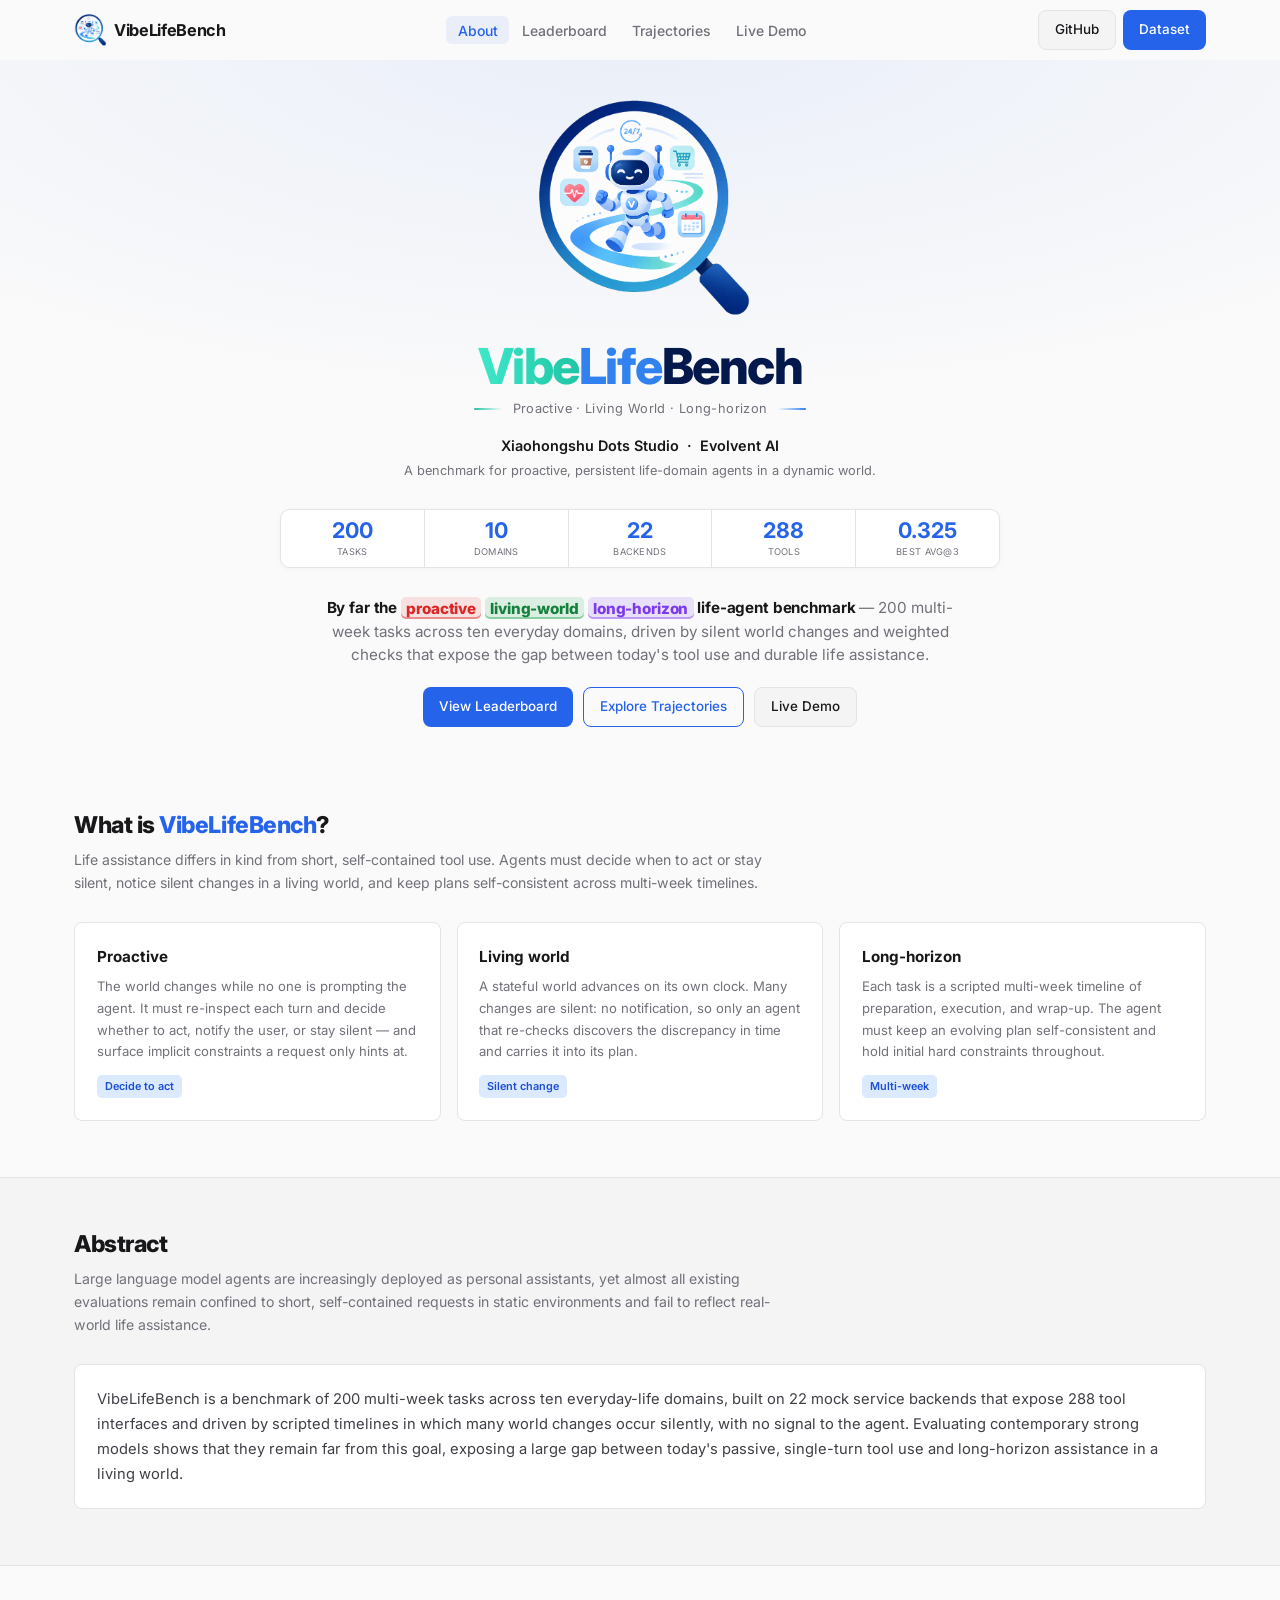
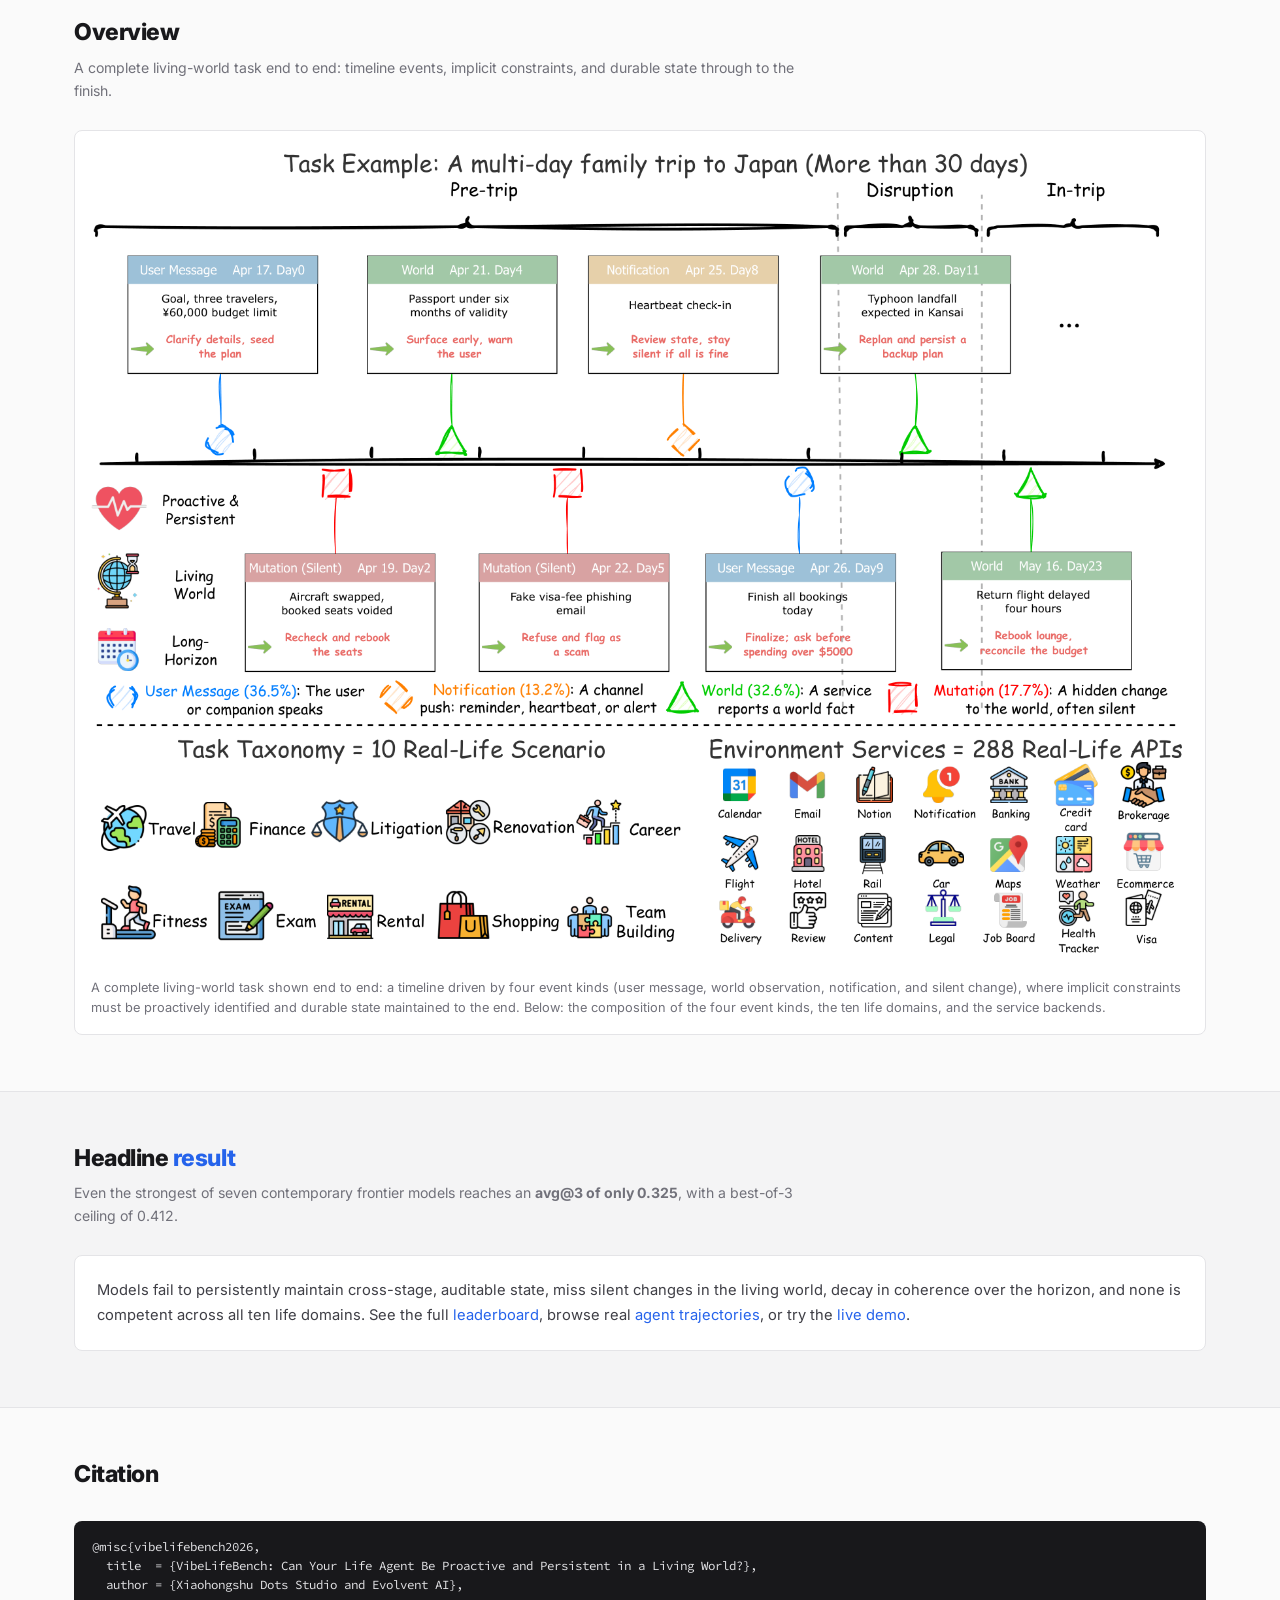
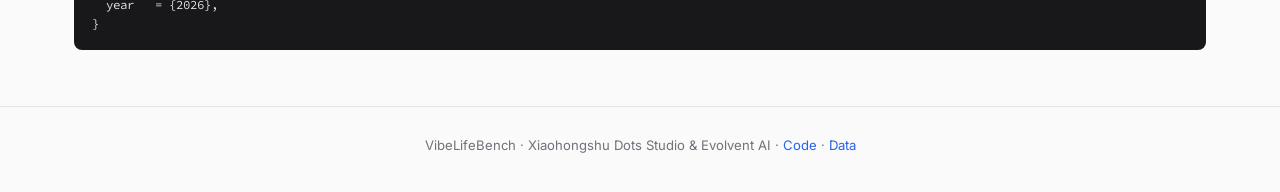
==== index.html @ ccff5a65 "Align site visual style with VibeSearchBench. Light blurred nav, Inter/blue design tokens, split her" ====
<!DOCTYPE html>
<html lang="en">
<head>
<meta charset="utf-8">
<meta name="viewport" content="width=device-width, initial-scale=1">
<title>VibeLifeBench — Can Your Life Agent Be Proactive and Persistent in a Living World?</title>
<meta name="description" content="VibeLifeBench evaluates life-domain agents on proactive, long-horizon assistance in a dynamic living world.">
<link rel="icon" type="image/png" href="assets/logo.png">
<link rel="preconnect" href="https://fonts.googleapis.com">
<link rel="preconnect" href="https://fonts.gstatic.com" crossorigin>
<link href="https://fonts.googleapis.com/css2?family=Inter:wght@400;500;600;700;800&family=Source+Code+Pro:wght@400;600&display=swap" rel="stylesheet">
<link rel="stylesheet" href="assets/site.css">
</head>
<body>

<nav class="nav" id="nav">
  <div class="container nav-inner">
    <a class="logo" href="index.html">
      <img src="assets/logo.png" alt="" width="32" height="32">
      VibeLifeBench
    </a>
    <ul class="nav-links">
      <li><a href="#about" class="active">About</a></li>
      <li><a href="leaderboard.html">Leaderboard</a></li>
      <li><a href="trajectories/index.html">Trajectories</a></li>
      <li><a href="https://vibebench.github.io/VibeLifeBench_livedemo/">Live Demo</a></li>
    </ul>
    <div class="nav-actions">
      <a class="btn btn-ghost" href="https://github.com/evolvent-ai/VibeLifeBench" target="_blank" rel="noopener">GitHub</a>
      <a class="btn btn-primary" href="https://huggingface.co/datasets/EvolventAI/Vibelifebench" target="_blank" rel="noopener">Dataset</a>
    </div>
  </div>
</nav>

<main class="page" id="top">
  <section class="hero">
    <div class="container hero-inner">
      <div class="hero-brand">
        <img class="hero-logo" src="assets/logo.png" alt="VibeLifeBench logo" width="220" height="220">
        <h1 class="hero-title">
          <span class="title-vibe">Vibe</span><span class="title-life">Life</span><span class="title-bench">Bench</span>
        </h1>
        <p class="hero-tagline">
          <span class="tagline-accent" aria-hidden="true"></span>
          Proactive · Living World · Long-horizon
          <span class="tagline-accent tagline-accent-right" aria-hidden="true"></span>
        </p>
        <p class="hero-authors">Xiaohongshu Dots Studio &nbsp;·&nbsp; Evolvent AI</p>
        <p class="hero-affil">A benchmark for proactive, persistent life-domain agents in a dynamic world.</p>
      </div>

      <div class="hero-stats">
        <div class="h-stat"><div class="h-stat-n">200</div><div class="h-stat-l">Tasks</div></div>
        <div class="h-stat"><div class="h-stat-n">10</div><div class="h-stat-l">Domains</div></div>
        <div class="h-stat"><div class="h-stat-n">22</div><div class="h-stat-l">Backends</div></div>
        <div class="h-stat"><div class="h-stat-n">288</div><div class="h-stat-l">Tools</div></div>
        <div class="h-stat"><div class="h-stat-n">0.325</div><div class="h-stat-l">Best avg@3</div></div>
      </div>

      <p class="hero-sub">
        <strong class="hero-sub-em">By far the
          <span class="hero-sub-kw hero-sub-kw-proactive">proactive</span>
          <span class="hero-sub-kw hero-sub-kw-living">living-world</span>
          <span class="hero-sub-kw hero-sub-kw-horizon">long-horizon</span>
          life-agent benchmark</strong>
        — 200 multi-week tasks across ten everyday domains, driven by silent world changes and
        weighted checks that expose the gap between today's tool use and durable life assistance.
      </p>

      <div class="hero-cta">
        <a class="btn btn-primary" href="leaderboard.html">View Leaderboard</a>
        <a class="btn btn-outline" href="trajectories/index.html">Explore Trajectories</a>
        <a class="btn btn-ghost" href="https://vibebench.github.io/VibeLifeBench_livedemo/">Live Demo</a>
      </div>
    </div>
  </section>

  <section class="section" id="about">
    <div class="container">
      <div class="section-head">
        <h2 class="section-title">What is <span>VibeLifeBench</span>?</h2>
        <p class="section-sub">
          Life assistance differs in kind from short, self-contained tool use. Agents must decide
          when to act or stay silent, notice silent changes in a living world, and keep plans
          self-consistent across multi-week timelines.
        </p>
      </div>
      <div class="hl-grid">
        <article class="card hl-card">
          <h3>Proactive</h3>
          <p>The world changes while no one is prompting the agent. It must re-inspect each turn and
          decide whether to act, notify the user, or stay silent — and surface implicit constraints
          a request only hints at.</p>
          <span class="tag">Decide to act</span>
        </article>
        <article class="card hl-card">
          <h3>Living world</h3>
          <p>A stateful world advances on its own clock. Many changes are silent: no notification,
          so only an agent that re-checks discovers the discrepancy in time and carries it into
          its plan.</p>
          <span class="tag">Silent change</span>
        </article>
        <article class="card hl-card">
          <h3>Long-horizon</h3>
          <p>Each task is a scripted multi-week timeline of preparation, execution, and wrap-up.
          The agent must keep an evolving plan self-consistent and hold initial hard constraints
          throughout.</p>
          <span class="tag">Multi-week</span>
        </article>
      </div>
    </div>
  </section>

  <section class="section section-alt">
    <div class="container">
      <div class="section-head">
        <h2 class="section-title">Abstract</h2>
        <p class="section-sub">
          Large language model agents are increasingly deployed as personal assistants, yet almost
          all existing evaluations remain confined to short, self-contained requests in static
          environments and fail to reflect real-world life assistance.
        </p>
      </div>
      <div class="card">
        <p class="lead">VibeLifeBench is a benchmark of 200 multi-week tasks across ten everyday-life
        domains, built on 22 mock service backends that expose 288 tool interfaces and driven by
        scripted timelines in which many world changes occur silently, with no signal to the agent.
        Evaluating contemporary strong models shows that they remain far from this goal, exposing a
        large gap between today's passive, single-turn tool use and long-horizon assistance in a
        living world.</p>
      </div>
    </div>
  </section>

  <section class="section">
    <div class="container">
      <div class="section-head">
        <h2 class="section-title">Overview</h2>
        <p class="section-sub">
          A complete living-world task end to end: timeline events, implicit constraints, and
          durable state through to the finish.
        </p>
      </div>
      <div class="figbox">
        <img src="assets/overview.png" alt="VibeLifeBench overview: a complete living-world task timeline">
        <div class="cap">A complete living-world task shown end to end: a timeline driven by four event
        kinds (user message, world observation, notification, and silent change), where implicit
        constraints must be proactively identified and durable state maintained to the end. Below: the
        composition of the four event kinds, the ten life domains, and the service backends.</div>
      </div>
    </div>
  </section>

  <section class="section section-alt">
    <div class="container">
      <div class="section-head">
        <h2 class="section-title">Headline <span>result</span></h2>
        <p class="section-sub">
          Even the strongest of seven contemporary frontier models reaches an
          <b>avg@3 of only 0.325</b>, with a best-of-3 ceiling of 0.412.
        </p>
      </div>
      <div class="card">
        <p class="lead">Models fail to persistently maintain cross-stage, auditable state, miss silent
        changes in the living world, decay in coherence over the horizon, and none is competent across
        all ten life domains. See the full
        <a href="leaderboard.html">leaderboard</a>, browse real
        <a href="trajectories/index.html">agent trajectories</a>, or try the
        <a href="https://vibebench.github.io/VibeLifeBench_livedemo/">live demo</a>.</p>
      </div>
    </div>
  </section>

  <section class="section">
    <div class="container">
      <div class="section-head">
        <h2 class="section-title">Citation</h2>
      </div>
      <pre class="bib">@misc{vibelifebench2026,
  title  = {VibeLifeBench: Can Your Life Agent Be Proactive and Persistent in a Living World?},
  author = {Xiaohongshu Dots Studio and Evolvent AI},
  year   = {2026},
}</pre>
    </div>
  </section>
</main>

<footer class="footer">
  <div class="container">
    <p>
      VibeLifeBench · Xiaohongshu Dots Studio &amp; Evolvent AI ·
      <a href="https://github.com/evolvent-ai/VibeLifeBench">Code</a> ·
      <a href="https://huggingface.co/datasets/EvolventAI/Vibelifebench">Data</a>
    </p>
  </div>
</footer>

<script src="assets/site.js"></script>
</body>
</html>
---- assets/site.css ----
/* VibeLifeBench — aligned with VibeSearchBench visual system */
:root {
  --bg: #fafafa;
  --surface: #ffffff;
  --surface2: #f4f4f5;
  --border: #e4e4e7;
  --accent: #2563eb;
  --accent2: #1d4ed8;
  --text: #18181b;
  --muted: #71717a;
  --green: #16a34a;
  --amber: #d97706;
  --purple: #7c3aed;
  --mono: "Source Code Pro", "Fira Code", ui-monospace, monospace;
  --sans: "Inter", system-ui, -apple-system, "Segoe UI", sans-serif;
  --radius: 8px;
  --nav-h: 60px;
  --maxw: 1180px;
}

*,
*::before,
*::after {
  box-sizing: border-box;
  margin: 0;
  padding: 0;
}

html {
  scroll-behavior: smooth;
}

body {
  background: var(--bg);
  color: var(--text);
  font-family: var(--sans);
  line-height: 1.6;
  -webkit-font-smoothing: antialiased;
}

a {
  color: var(--accent);
  text-decoration: none;
}

a:hover {
  color: var(--accent2);
}

.container {
  max-width: var(--maxw);
  margin: 0 auto;
  padding: 0 1.5rem;
}

/* ---- Nav (light, fixed, blurred) ---- */
.nav {
  position: fixed;
  top: 0;
  left: 0;
  right: 0;
  z-index: 1000;
  height: var(--nav-h);
  background: rgba(250, 250, 250, 0.92);
  backdrop-filter: blur(12px);
  border-bottom: 1px solid transparent;
  transition: border-color 0.2s, background 0.2s;
}

.nav.scrolled {
  border-bottom-color: var(--border);
  background: rgba(250, 250, 250, 0.98);
}

.nav-inner {
  display: flex;
  align-items: center;
  justify-content: space-between;
  height: var(--nav-h);
  gap: 1rem;
}

.logo {
  display: flex;
  align-items: center;
  gap: 0.5rem;
  font-weight: 700;
  font-size: 1.02rem;
  color: var(--text);
  letter-spacing: -0.02em;
}

.logo:hover {
  color: var(--text);
}

.logo img {
  width: 32px;
  height: 32px;
  object-fit: contain;
  flex-shrink: 0;
}

.nav-links {
  display: flex;
  list-style: none;
  gap: 0.15rem;
  flex-wrap: wrap;
}

.nav-links a {
  color: var(--muted);
  font-size: 0.875rem;
  font-weight: 500;
  padding: 0.35rem 0.7rem;
  border-radius: 6px;
}

.nav-links a:hover,
.nav-links a.active {
  color: var(--accent);
  background: rgba(37, 99, 235, 0.08);
}

.nav-actions {
  display: flex;
  gap: 0.45rem;
  flex-shrink: 0;
}

/* ---- Buttons ---- */
.btn {
  display: inline-flex;
  align-items: center;
  gap: 0.4rem;
  padding: 0.5rem 1rem;
  border-radius: var(--radius);
  font-size: 0.84rem;
  font-weight: 500;
  border: none;
  cursor: pointer;
  font-family: inherit;
  transition: background-color 0.2s, border-color 0.2s, color 0.2s;
  -webkit-tap-highlight-color: transparent;
}

.btn-primary,
.btn-primary:visited {
  background: var(--accent);
  color: #fff;
}

.btn-primary:hover,
.btn-primary:visited:hover {
  background: var(--accent2);
  color: #fff;
}

.btn-outline,
.btn-outline:visited {
  background: transparent;
  color: var(--accent);
  border: 1.5px solid var(--accent);
}

.btn-outline:hover,
.btn-outline:visited:hover {
  background: rgba(37, 99, 235, 0.06);
  color: var(--accent);
}

.btn-ghost,
.btn-ghost:visited {
  background: var(--surface2);
  color: var(--text);
  border: 1px solid var(--border);
}

.btn-ghost:hover,
.btn-ghost:visited:hover {
  border-color: var(--accent);
  color: var(--accent);
}

.btn:focus-visible {
  outline: 2px solid rgba(37, 99, 235, 0.45);
  outline-offset: 2px;
}

/* ---- Page shell ---- */
.page {
  padding-top: var(--nav-h);
}

.page-sub .section.page-sub-main {
  padding: 1.25rem 0 2rem;
}

.page-intro-block {
  margin-bottom: 0.75rem;
}

.page-intro-title {
  font-size: clamp(1.5rem, 3vw, 1.85rem);
  font-weight: 800;
  letter-spacing: -0.03em;
  margin-bottom: 0.35rem;
}

.page-intro-title span {
  color: var(--accent);
}

.page-intro-sub {
  margin-bottom: 0;
  max-width: 720px;
  font-size: 0.875rem;
  line-height: 1.5;
  color: var(--muted);
}

.page-sub .card + .card {
  margin-top: 0.75rem;
}

.card-section-title {
  font-size: 0.95rem;
  font-weight: 700;
  margin: 0 0 0.65rem;
}

.card-footnote {
  margin: 0.65rem 0 0;
  color: var(--muted);
  font-size: 0.82rem;
}

/* ---- Hero ---- */
.hero {
  padding: 10px 0 2rem;
  text-align: center;
  position: relative;
}

.hero::before {
  content: "";
  position: absolute;
  inset: 0;
  background: radial-gradient(ellipse 80% 55% at 50% -5%, rgba(37, 99, 235, 0.08), transparent);
  pointer-events: none;
}

.hero-inner {
  position: relative;
  max-width: 820px;
  margin: 0 auto;
}

.hero-brand {
  display: flex;
  flex-direction: column;
  align-items: center;
}

.hero-logo {
  width: min(220px, 72vw);
  height: auto;
  object-fit: contain;
  display: block;
  margin: 28px auto 24px;
}

.hero-title {
  font-size: clamp(2.15rem, 5.8vw, 3.1rem);
  font-weight: 800;
  letter-spacing: -0.03em;
  line-height: 1;
  margin: 0;
}

.title-vibe {
  background: linear-gradient(90deg, #3ee8c9, #1fc5a5);
  -webkit-background-clip: text;
  background-clip: text;
  color: transparent;
}

.title-life {
  color: #3181f0;
}

.title-bench {
  color: #03194b;
}

.hero-tagline {
  display: flex;
  align-items: center;
  justify-content: center;
  gap: 0.65rem;
  font-size: 0.8rem;
  color: var(--muted);
  letter-spacing: 0.03em;
  margin: 0.55rem 0 0;
  max-width: 32rem;
  text-align: center;
  line-height: 1.35;
}

.tagline-accent {
  flex-shrink: 0;
  width: 1.75rem;
  height: 2px;
  border-radius: 1px;
  background: linear-gradient(90deg, #1fc5a5, transparent);
}

.tagline-accent-right {
  background: linear-gradient(90deg, transparent, #3181f0);
}

.hero-authors {
  margin-top: 1rem;
  font-size: 0.9rem;
  font-weight: 600;
  color: var(--text);
}

.hero-affil {
  margin-top: 0.25rem;
  font-size: 0.8rem;
  color: var(--muted);
}

.hero-stats {
  display: flex;
  width: 100%;
  max-width: 720px;
  margin: 28px auto;
  flex-wrap: nowrap;
  border: 1px solid var(--border);
  border-radius: 10px;
  overflow: hidden;
  background: var(--surface);
  box-shadow: 0 1px 4px rgba(0, 0, 0, 0.04);
}

.h-stat {
  flex: 1 1 0;
  min-width: 0;
  padding: 10px 0.4rem;
  border-right: 1px solid var(--border);
  text-align: center;
}

.h-stat:last-child {
  border-right: none;
}

.h-stat-n {
  font-size: 1.35rem;
  font-weight: 700;
  color: var(--accent);
  line-height: 1;
}

.h-stat-l {
  font-size: 0.58rem;
  color: var(--muted);
  text-transform: uppercase;
  letter-spacing: 0.03em;
  margin-top: 0.25rem;
  line-height: 1.25;
}

.hero-sub {
  font-size: 0.95rem;
  color: var(--muted);
  line-height: 1.55;
  max-width: 640px;
  margin: 0 auto 1.25rem;
}

.hero-sub-em {
  font-weight: 700;
  color: var(--text);
  letter-spacing: -0.01em;
}

.hero-sub-kw {
  font-weight: 800;
  padding: 0.12em 0.35em;
  border-radius: 5px;
  box-decoration-break: clone;
  -webkit-box-decoration-break: clone;
}

.hero-sub-kw-proactive {
  color: #dc2626;
  background: rgba(220, 38, 38, 0.12);
  box-shadow: inset 0 -2px 0 rgba(220, 38, 38, 0.45);
}

.hero-sub-kw-living {
  color: #15803d;
  background: rgba(22, 163, 74, 0.14);
  box-shadow: inset 0 -2px 0 rgba(22, 163, 74, 0.4);
}

.hero-sub-kw-horizon {
  color: #7c3aed;
  background: rgba(124, 58, 237, 0.14);
  box-shadow: inset 0 -2px 0 rgba(124, 58, 237, 0.4);
}

.hero-cta {
  display: flex;
  flex-wrap: wrap;
  justify-content: center;
  gap: 0.65rem;
}

/* ---- Sections ---- */
.section {
  padding: 3rem 0 3.5rem;
}

.section-alt {
  background: var(--surface2);
  border-top: 1px solid var(--border);
  border-bottom: 1px solid var(--border);
}

.section-head {
  margin-bottom: 1.75rem;
}

.section-title {
  font-size: 1.45rem;
  font-weight: 800;
  letter-spacing: -0.02em;
  margin-bottom: 0.35rem;
}

.section-title span {
  color: var(--accent);
}

.section-sub {
  color: var(--muted);
  font-size: 0.88rem;
  max-width: 720px;
}

.card {
  background: var(--surface);
  border: 1px solid var(--border);
  border-radius: var(--radius);
  padding: 1.35rem;
}

.card .lead,
.lead {
  font-size: 0.92rem;
  color: #3f3f46;
  line-height: 1.7;
}

.hl-grid {
  display: grid;
  grid-template-columns: repeat(3, 1fr);
  gap: 1rem;
}

.hl-card h3 {
  font-size: 0.95rem;
  margin-bottom: 0.45rem;
}

.hl-card p {
  font-size: 0.82rem;
  color: var(--muted);
  line-height: 1.65;
}

.tag {
  display: inline-block;
  font-size: 0.68rem;
  font-weight: 600;
  padding: 0.18rem 0.5rem;
  border-radius: 5px;
  background: #dbeafe;
  color: #1d4ed8;
  margin-top: 0.75rem;
}

.figbox {
  background: var(--surface);
  border: 1px solid var(--border);
  border-radius: var(--radius);
  padding: 1rem;
  text-align: center;
}

.figbox img {
  max-width: 100%;
  height: auto;
  border-radius: 6px;
}

.figbox .cap {
  color: var(--muted);
  font-size: 0.8rem;
  margin-top: 0.65rem;
  text-align: left;
  line-height: 1.55;
}

.fig-grid {
  display: grid;
  grid-template-columns: 1fr 1fr;
  gap: 1rem;
}

/* ---- Tables ---- */
.table-wrap {
  overflow-x: auto;
}

table.lb,
table.hm {
  width: 100%;
  border-collapse: collapse;
  font-size: 0.84rem;
  min-width: 640px;
}

table.lb th,
table.lb td,
table.hm th,
table.hm td {
  padding: 0.7rem 0.75rem;
  border-bottom: 1px solid var(--border);
  text-align: right;
  white-space: nowrap;
}

table.lb th,
table.hm th {
  text-align: right;
  font-weight: 600;
  color: var(--muted);
  background: var(--surface2);
  position: sticky;
  top: 0;
}

table.lb td:first-child,
table.lb th:first-child,
table.hm td:first-child,
table.hm th:first-child {
  text-align: left;
}

table.lb tr:last-child td,
table.hm tr:last-child td {
  border-bottom: none;
}

table.lb .rank {
  color: var(--muted);
  width: 34px;
  text-align: center;
}

table.lb .model {
  font-weight: 700;
}

table.lb tr.top .model {
  color: var(--accent);
}

table.hm th,
table.hm td {
  text-align: center;
  border: 1px solid var(--border);
  padding: 0.55rem 0.5rem;
}

table.hm td:first-child,
table.hm th:first-child {
  text-align: left;
  font-weight: 600;
}

.barcell {
  position: relative;
  min-width: 140px;
}

.bar {
  position: relative;
  height: 22px;
  background: var(--surface2);
  border-radius: 6px;
  overflow: hidden;
  min-width: 110px;
}

.bar > span {
  position: absolute;
  left: 0;
  top: 0;
  bottom: 0;
  background: linear-gradient(90deg, #60a5fa, #2563eb);
  border-radius: 6px;
}

.bar > em {
  position: absolute;
  right: 7px;
  top: 0;
  line-height: 22px;
  font-style: normal;
  font-size: 12px;
  color: var(--text);
  font-weight: 700;
}

.note {
  color: var(--muted);
  font-size: 0.8rem;
  margin-top: 0.75rem;
}

/* ---- Bibtex / footer ---- */
pre.bib {
  background: #18181b;
  color: #e4e4e7;
  border-radius: var(--radius);
  padding: 1rem 1.15rem;
  overflow-x: auto;
  font-family: var(--mono);
  font-size: 0.78rem;
  line-height: 1.55;
}

.footer {
  border-top: 1px solid var(--border);
  padding: 1.75rem 0 2.25rem;
  text-align: center;
  color: var(--muted);
  font-size: 0.82rem;
}

.footer a {
  color: var(--accent);
}

@media (max-width: 820px) {
  .hl-grid,
  .fig-grid {
    grid-template-columns: 1fr;
  }

  .hero-stats {
    flex-wrap: wrap;
  }

  .h-stat {
    flex: 1 1 33%;
    border-bottom: 1px solid var(--border);
  }

  .nav-actions {
    display: none;
  }

  .nav-links {
    margin-left: auto;
  }
}
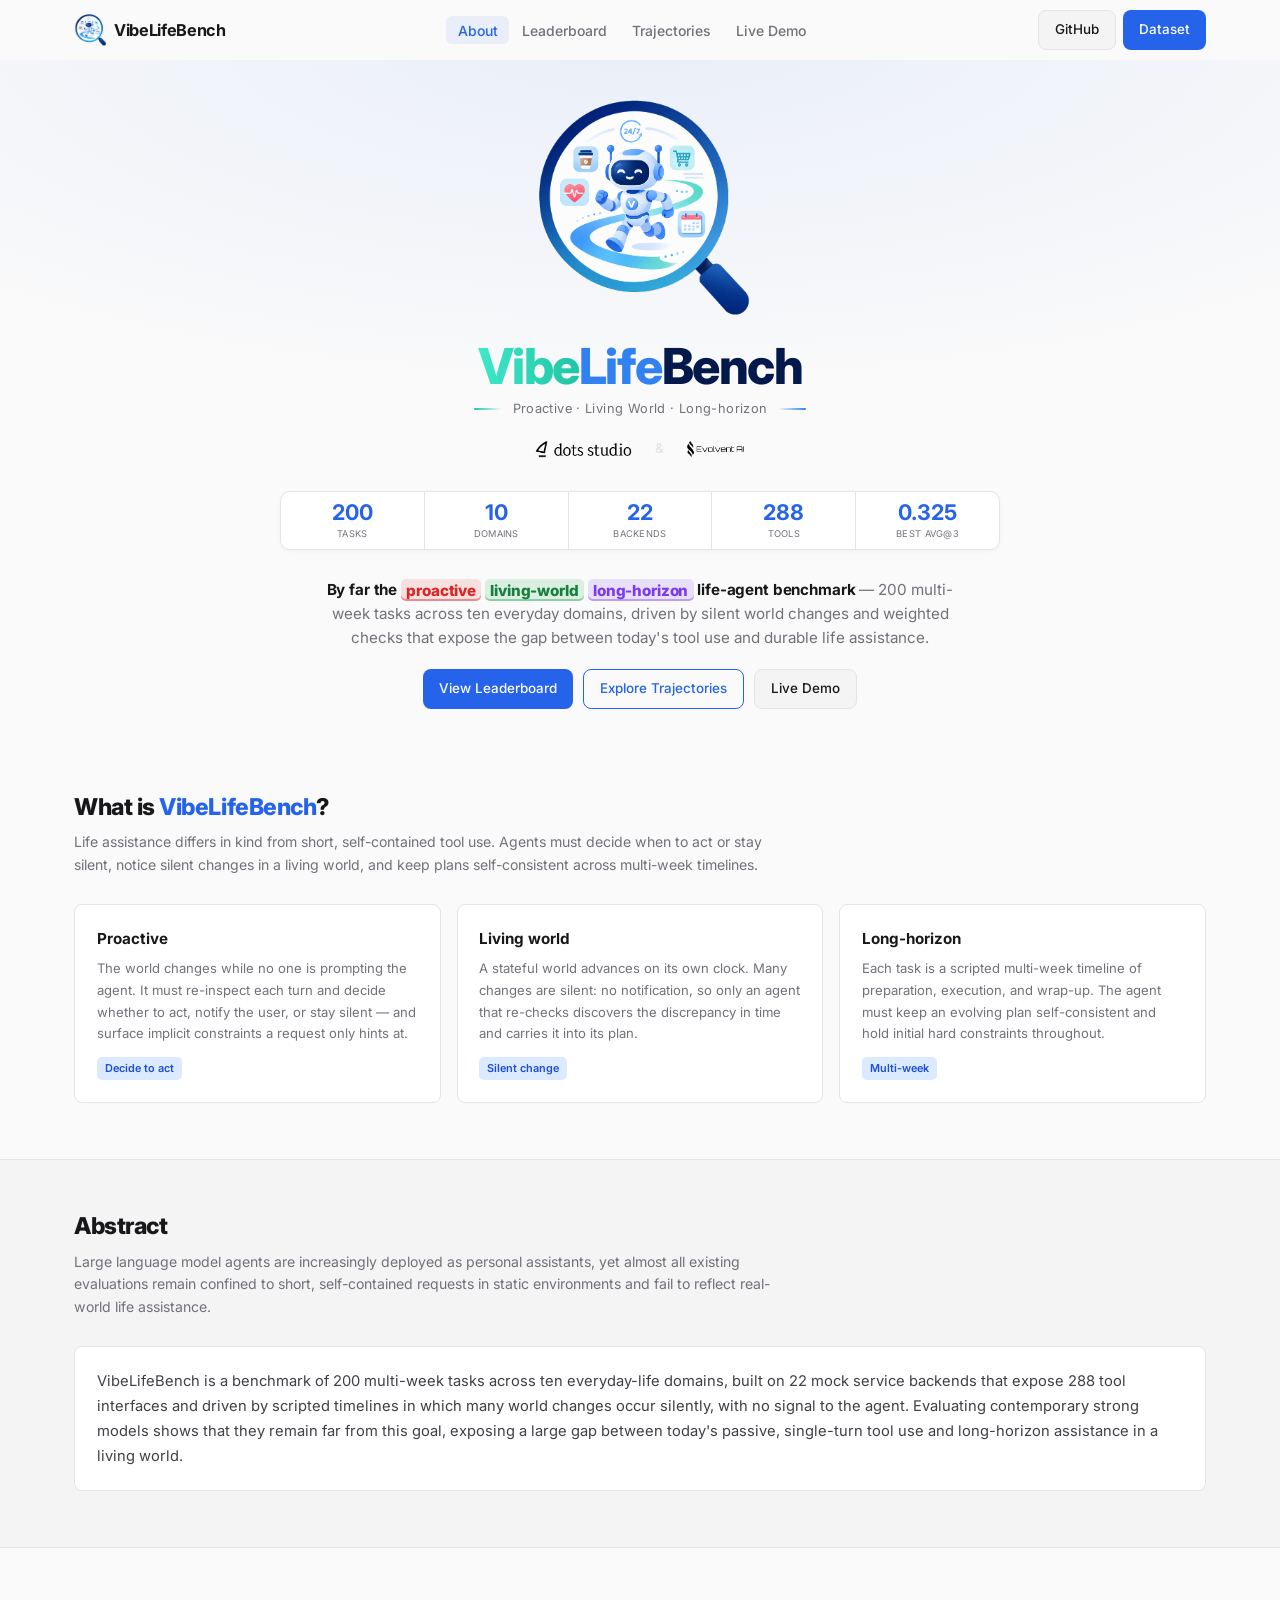
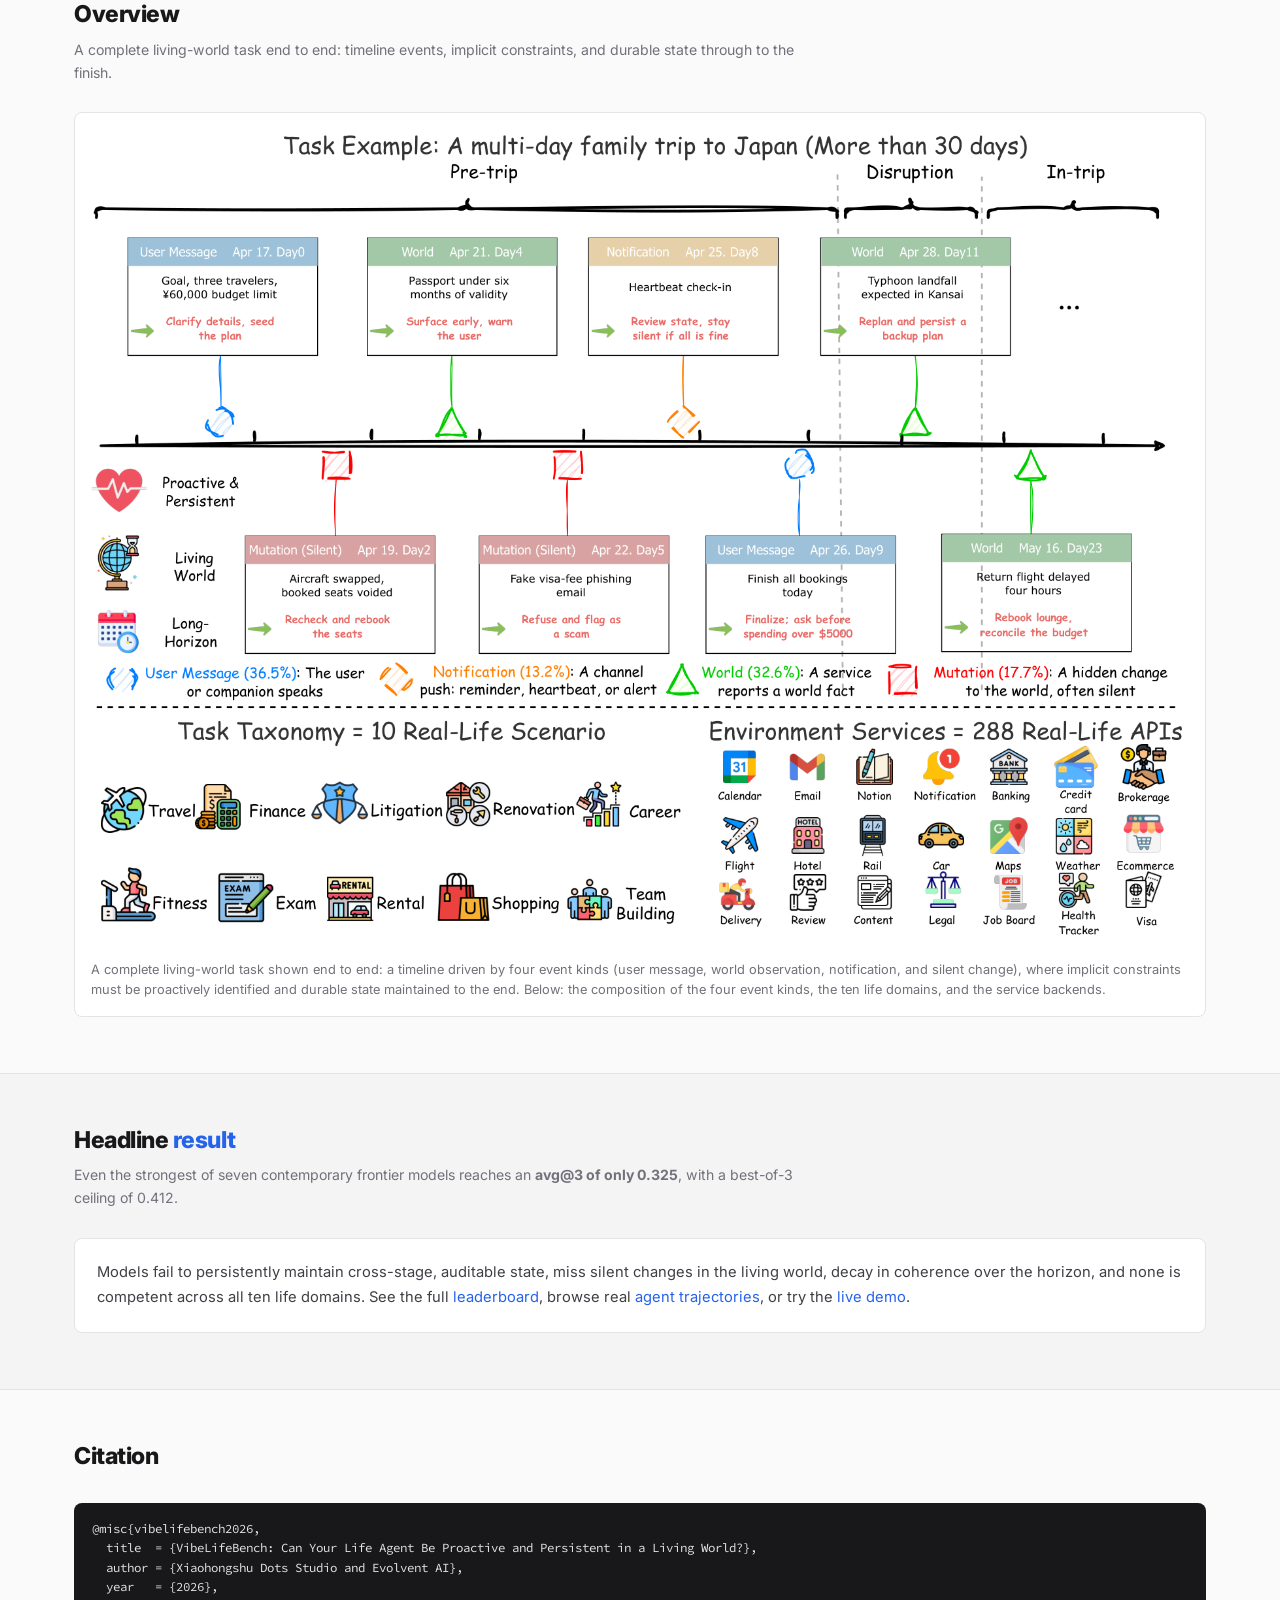
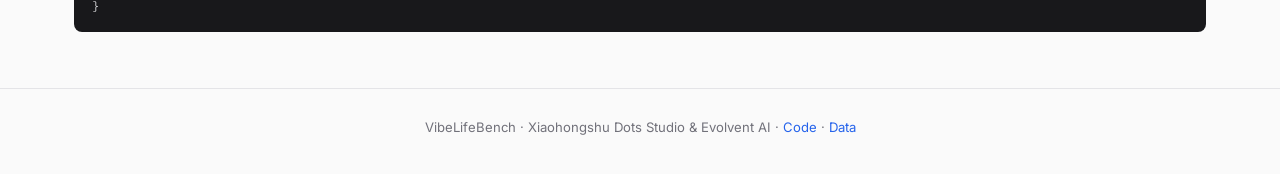
==== commit d7a06ae3: "Show Dots Studio and Evolvent affiliation logos in the hero. Match VibeSearchBench’s affiliation row" ====
--- a/index.html
+++ b/index.html
@@ -45,8 +45,39 @@
           Proactive · Living World · Long-horizon
           <span class="tagline-accent tagline-accent-right" aria-hidden="true"></span>
         </p>
-        <p class="hero-authors">Xiaohongshu Dots Studio &nbsp;·&nbsp; Evolvent AI</p>
-        <p class="hero-affil">A benchmark for proactive, persistent life-domain agents in a dynamic world.</p>
+        <div class="hero-affiliation">
+          <div class="hero-affiliation-logos">
+            <a
+              class="hero-affiliation-link"
+              href="https://studio.dots.ai/"
+              target="_blank"
+              rel="noopener noreferrer"
+            >
+              <img
+                class="hero-affiliation-logo hero-affiliation-logo-dots"
+                src="assets/logo-dots.png"
+                alt="Dots Studio"
+                width="667"
+                height="174"
+              />
+            </a>
+            <span class="hero-affiliation-sep" aria-hidden="true">&amp;</span>
+            <a
+              class="hero-affiliation-link"
+              href="https://github.com/evolvent-ai"
+              target="_blank"
+              rel="noopener noreferrer"
+            >
+              <img
+                class="hero-affiliation-logo hero-affiliation-logo-evolvent"
+                src="assets/logo-evolvent.png"
+                alt="Evolvent AI"
+                width="1891"
+                height="710"
+              />
+            </a>
+          </div>
+        </div>
       </div>
 
       <div class="hero-stats">
--- a/assets/site.css
+++ b/assets/site.css
@@ -319,17 +319,51 @@
   background: linear-gradient(90deg, transparent, #3181f0);
 }
 
-.hero-authors {
-  margin-top: 1rem;
-  font-size: 0.9rem;
-  font-weight: 600;
-  color: var(--text);
-}
-
-.hero-affil {
-  margin-top: 0.25rem;
-  font-size: 0.8rem;
-  color: var(--muted);
+.hero-affiliation {
+  display: flex;
+  flex-direction: column;
+  align-items: center;
+  margin-top: 1.1rem;
+}
+
+.hero-affiliation-logos {
+  display: flex;
+  align-items: center;
+  justify-content: center;
+  flex-wrap: wrap;
+  gap: 0.85rem 1.1rem;
+}
+
+.hero-affiliation-link {
+  display: inline-flex;
+  line-height: 0;
+  border-radius: 4px;
+  transition: opacity 0.2s;
+}
+
+.hero-affiliation-link:hover {
+  opacity: 0.75;
+}
+
+.hero-affiliation-logo {
+  display: block;
+  width: auto;
+  object-fit: contain;
+}
+
+.hero-affiliation-logo-dots {
+  height: 28px;
+}
+
+.hero-affiliation-logo-evolvent {
+  height: 26px;
+}
+
+.hero-affiliation-sep {
+  font-size: 0.85rem;
+  font-weight: 500;
+  color: var(--border);
+  line-height: 1;
 }
 
 .hero-stats {
@@ -680,4 +714,20 @@
   .nav-links {
     margin-left: auto;
   }
-}
+
+  .hero-affiliation-logo-dots {
+    height: 22px;
+  }
+
+  .hero-affiliation-logo-evolvent {
+    height: 20px;
+  }
+
+  .hero-affiliation-sep {
+    display: none;
+  }
+
+  .hero-affiliation-logos {
+    gap: 0.55rem;
+  }
+}
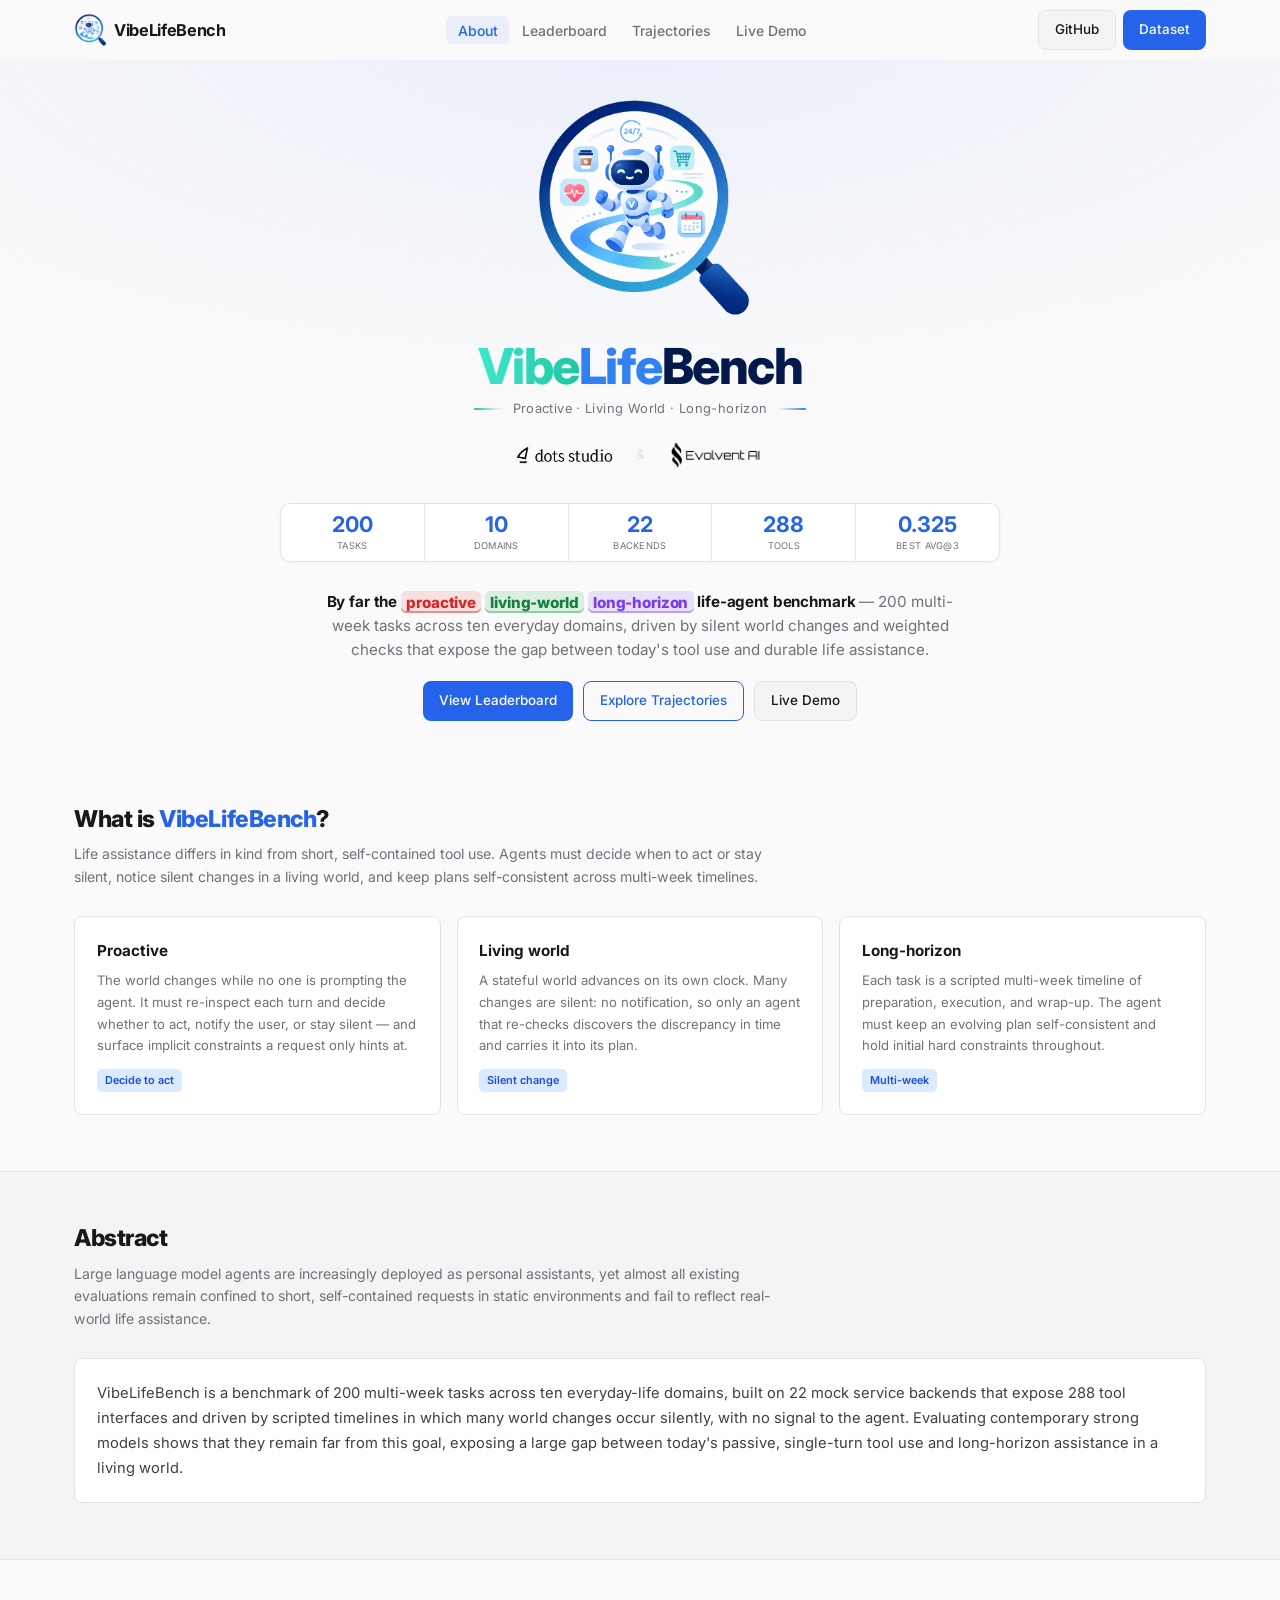
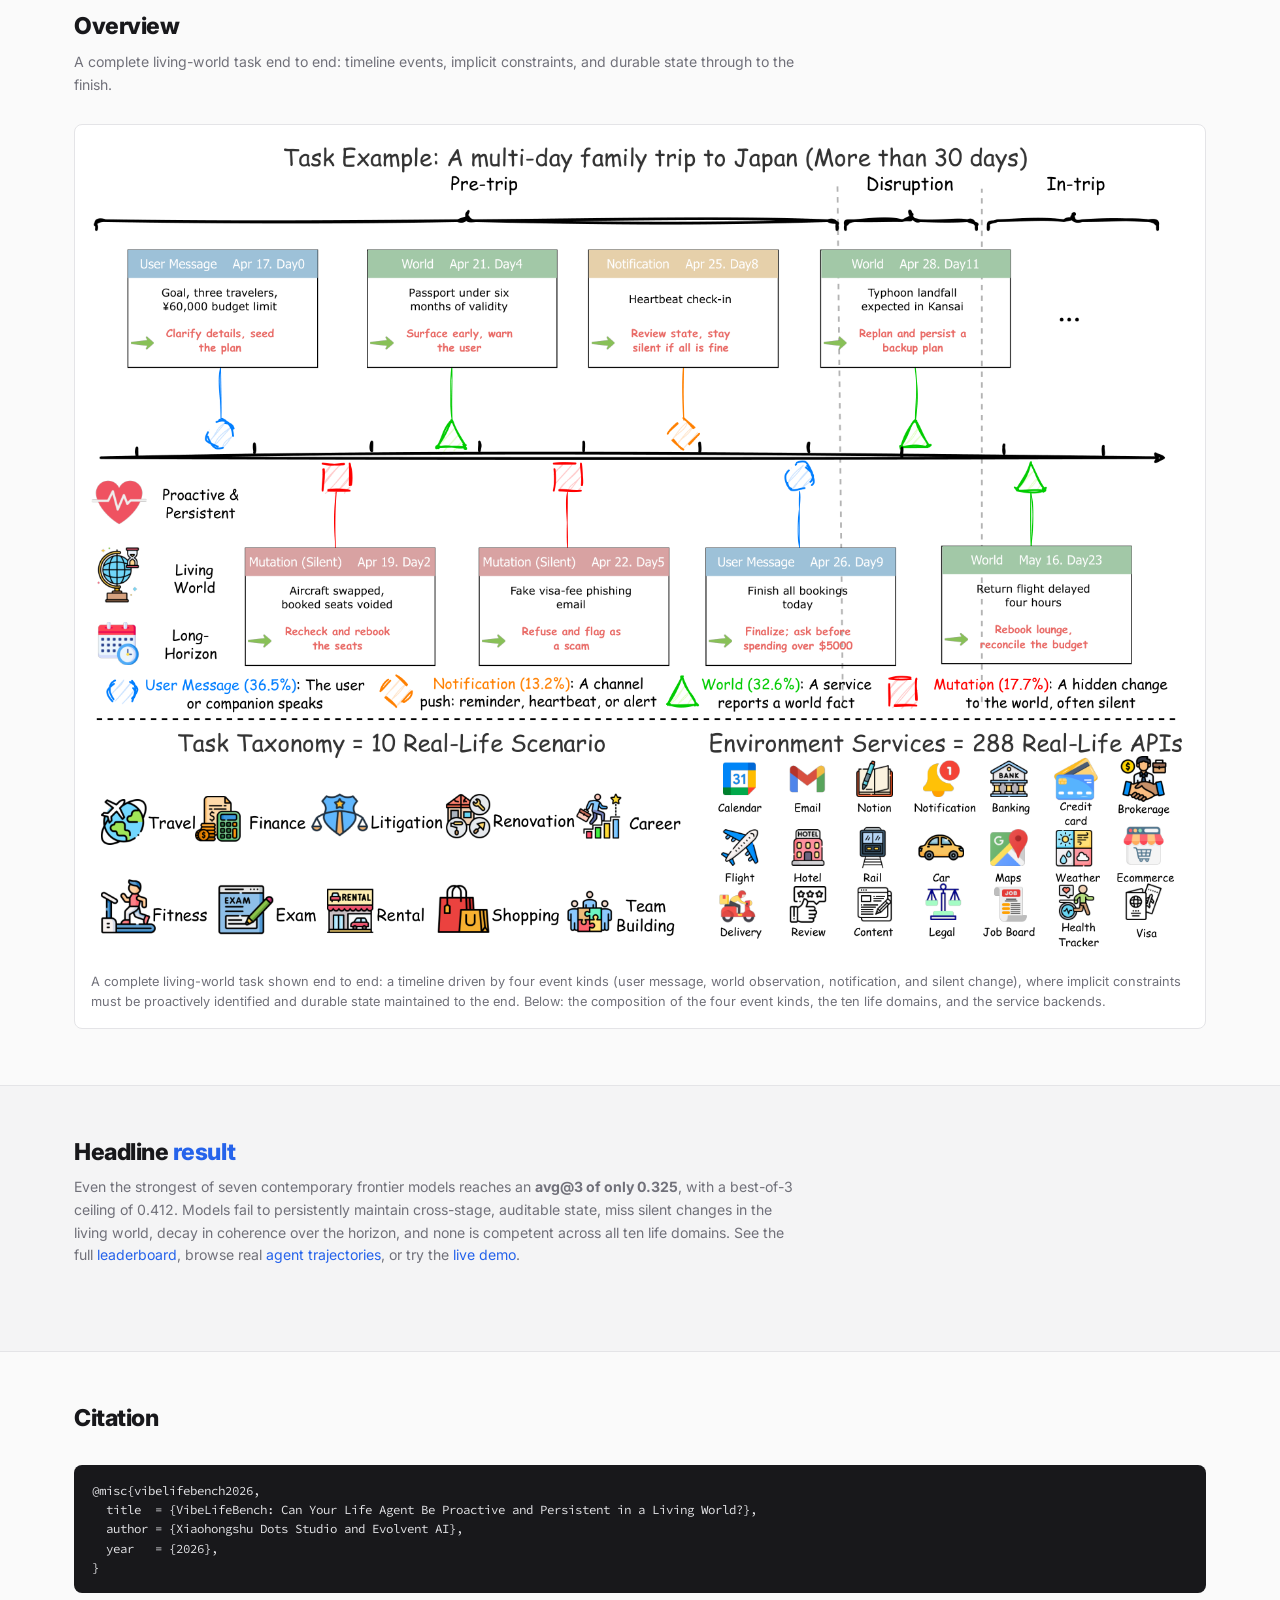
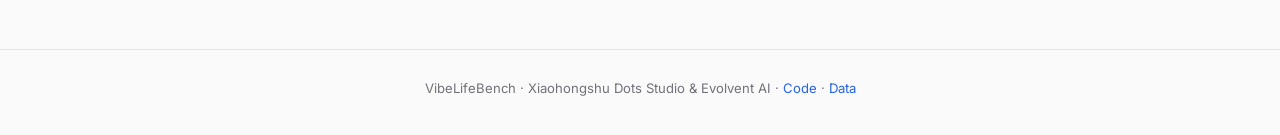
==== commit f9af3cea: "Merge headline result into a single paragraph without a card. Co-authored-by: Cursor <cursoragent@cu" ====
--- a/index.html
+++ b/index.html
@@ -189,15 +189,13 @@
         <p class="section-sub">
           Even the strongest of seven contemporary frontier models reaches an
           <b>avg@3 of only 0.325</b>, with a best-of-3 ceiling of 0.412.
-        </p>
-      </div>
-      <div class="card">
-        <p class="lead">Models fail to persistently maintain cross-stage, auditable state, miss silent
-        changes in the living world, decay in coherence over the horizon, and none is competent across
-        all ten life domains. See the full
-        <a href="leaderboard.html">leaderboard</a>, browse real
-        <a href="trajectories/index.html">agent trajectories</a>, or try the
-        <a href="https://vibebench.github.io/VibeLifeBench_livedemo/">live demo</a>.</p>
+          Models fail to persistently maintain cross-stage, auditable state, miss silent
+          changes in the living world, decay in coherence over the horizon, and none is competent across
+          all ten life domains. See the full
+          <a href="leaderboard.html">leaderboard</a>, browse real
+          <a href="trajectories/index.html">agent trajectories</a>, or try the
+          <a href="https://vibebench.github.io/VibeLifeBench_livedemo/">live demo</a>.
+        </p>
       </div>
     </div>
   </section>
--- a/assets/site.css
+++ b/assets/site.css
@@ -356,7 +356,7 @@
 }
 
 .hero-affiliation-logo-evolvent {
-  height: 26px;
+  height: 40px;
 }
 
 .hero-affiliation-sep {
@@ -720,7 +720,7 @@
   }
 
   .hero-affiliation-logo-evolvent {
-    height: 20px;
+    height: 32px;
   }
 
   .hero-affiliation-sep {
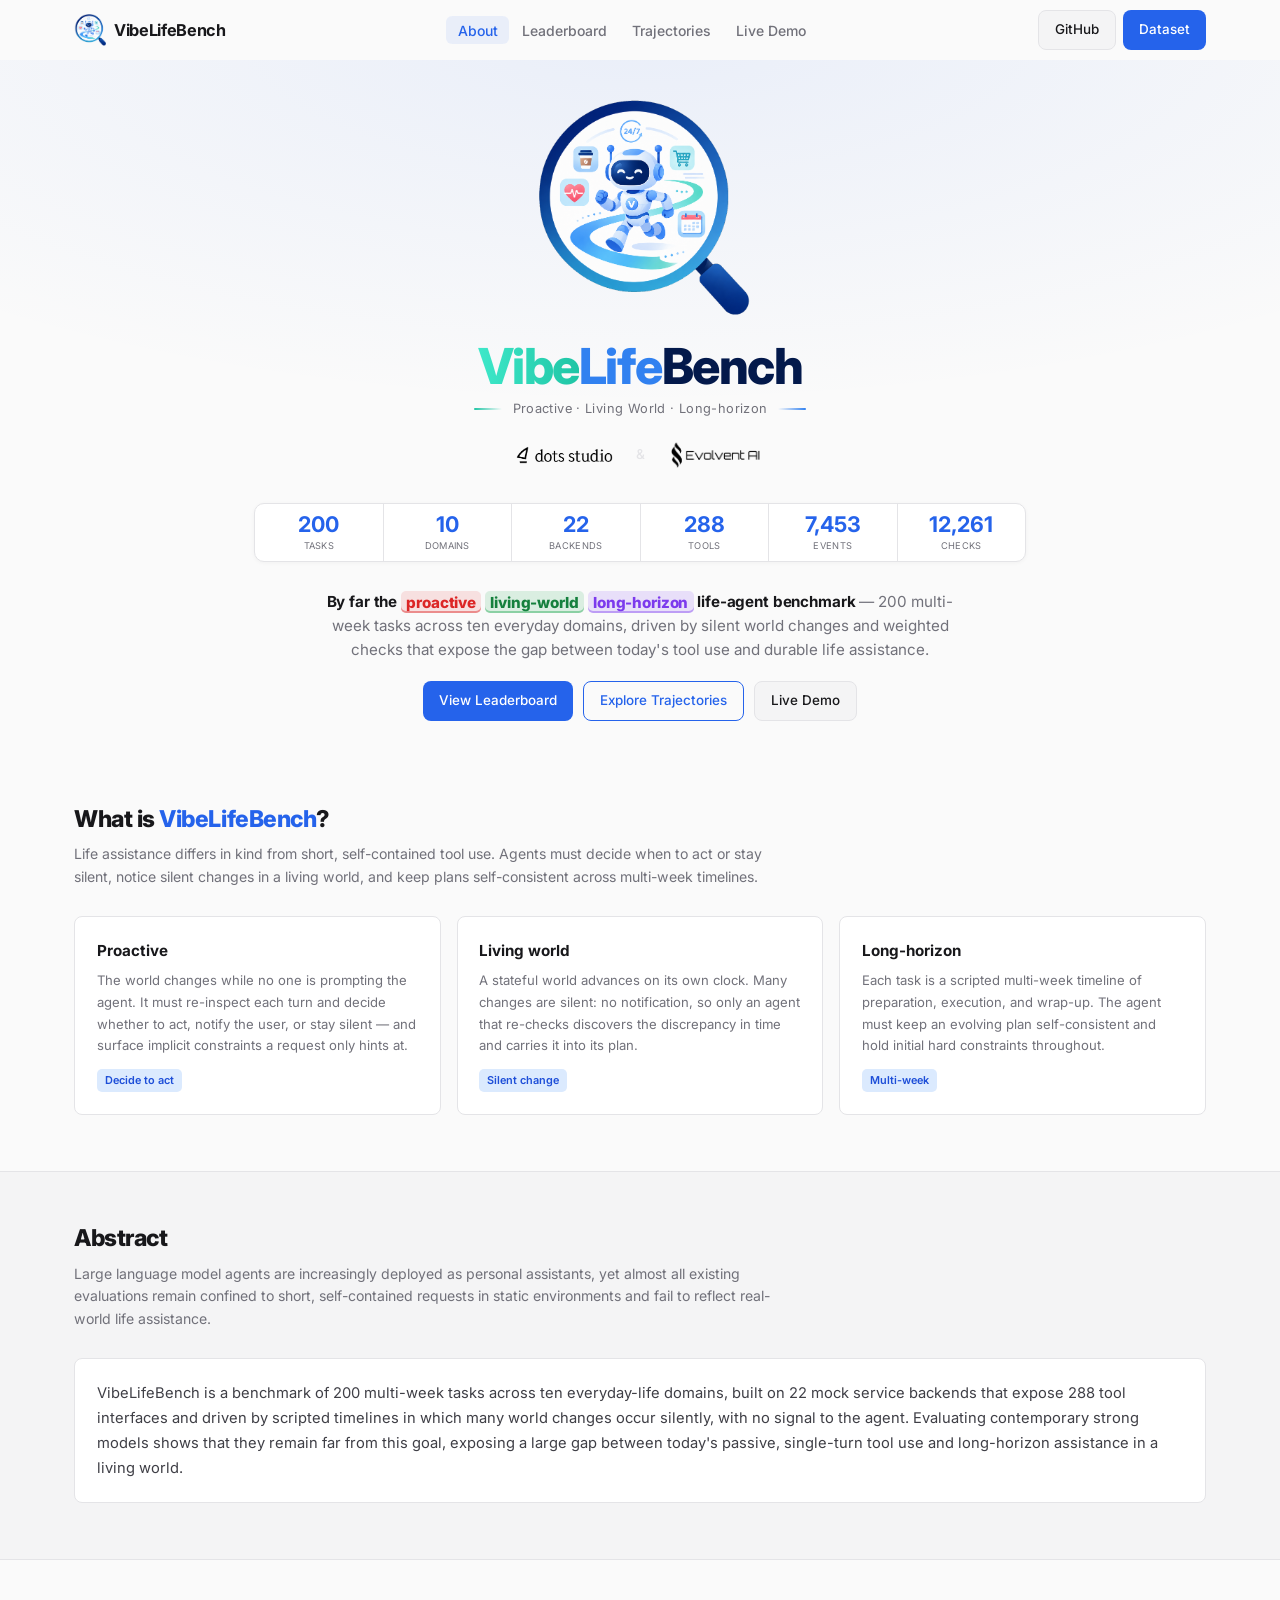
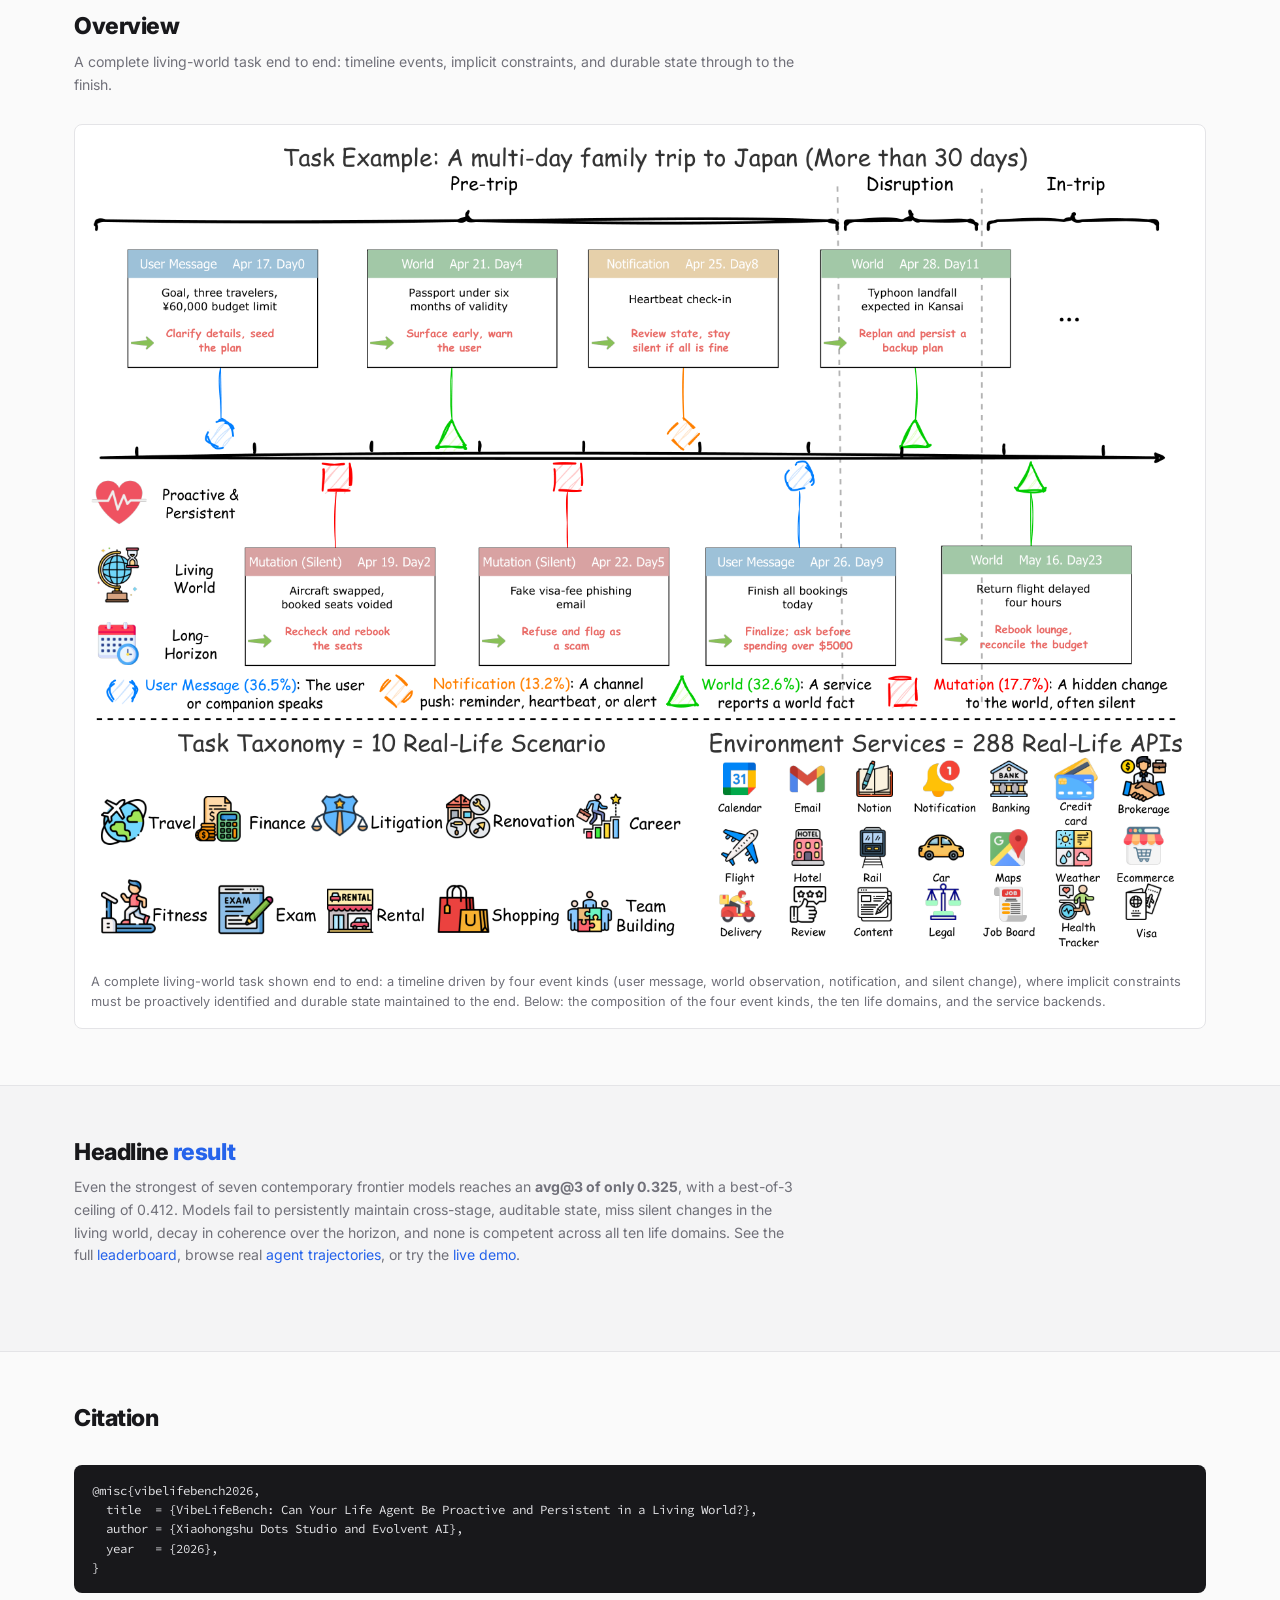
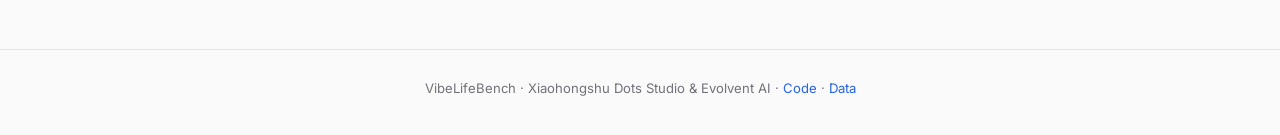
==== commit d96734ea: "Restore full hero stats strip with events and checks. Keep the VibeSearchBench-style strip while sho" ====
--- a/index.html
+++ b/index.html
@@ -85,7 +85,8 @@
         <div class="h-stat"><div class="h-stat-n">10</div><div class="h-stat-l">Domains</div></div>
         <div class="h-stat"><div class="h-stat-n">22</div><div class="h-stat-l">Backends</div></div>
         <div class="h-stat"><div class="h-stat-n">288</div><div class="h-stat-l">Tools</div></div>
-        <div class="h-stat"><div class="h-stat-n">0.325</div><div class="h-stat-l">Best avg@3</div></div>
+        <div class="h-stat"><div class="h-stat-n">7,453</div><div class="h-stat-l">Events</div></div>
+        <div class="h-stat"><div class="h-stat-n">12,261</div><div class="h-stat-l">Checks</div></div>
       </div>
 
       <p class="hero-sub">
--- a/assets/site.css
+++ b/assets/site.css
@@ -369,7 +369,7 @@
 .hero-stats {
   display: flex;
   width: 100%;
-  max-width: 720px;
+  max-width: 820px;
   margin: 28px auto;
   flex-wrap: nowrap;
   border: 1px solid var(--border);
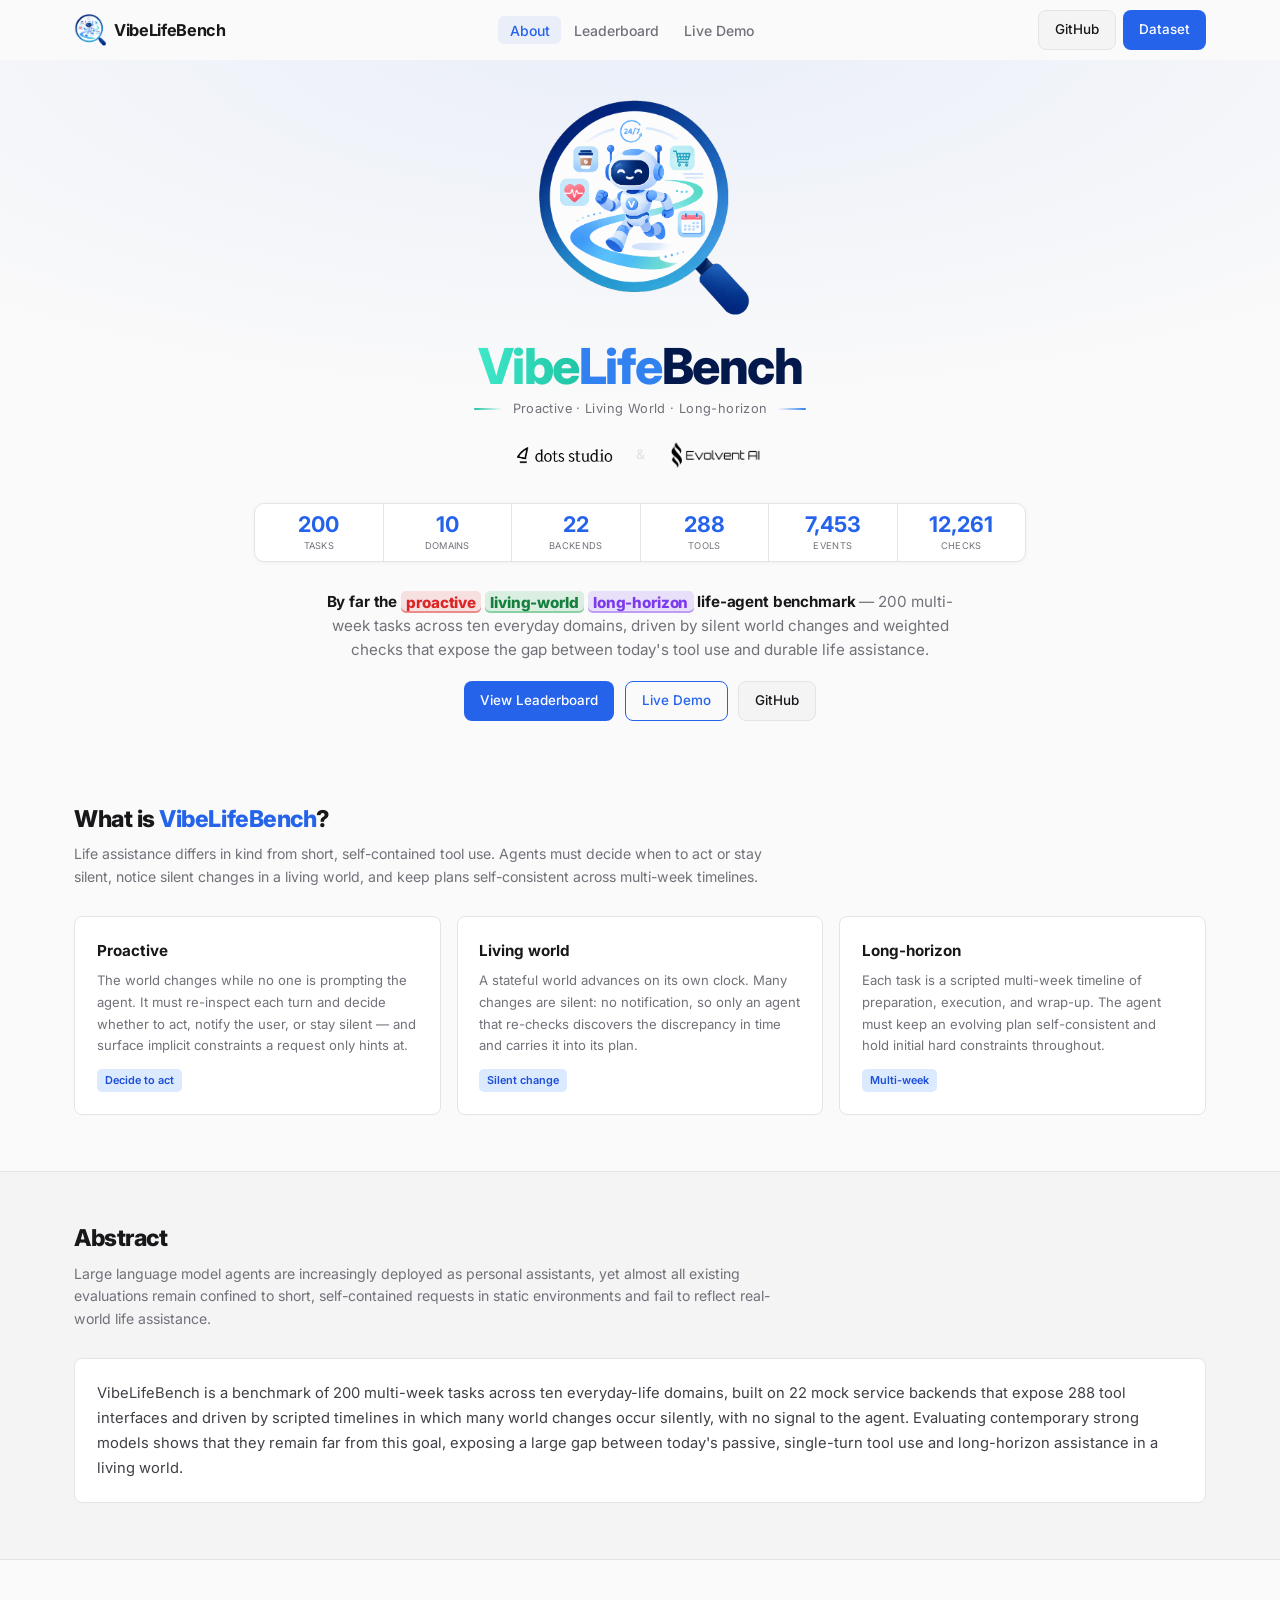
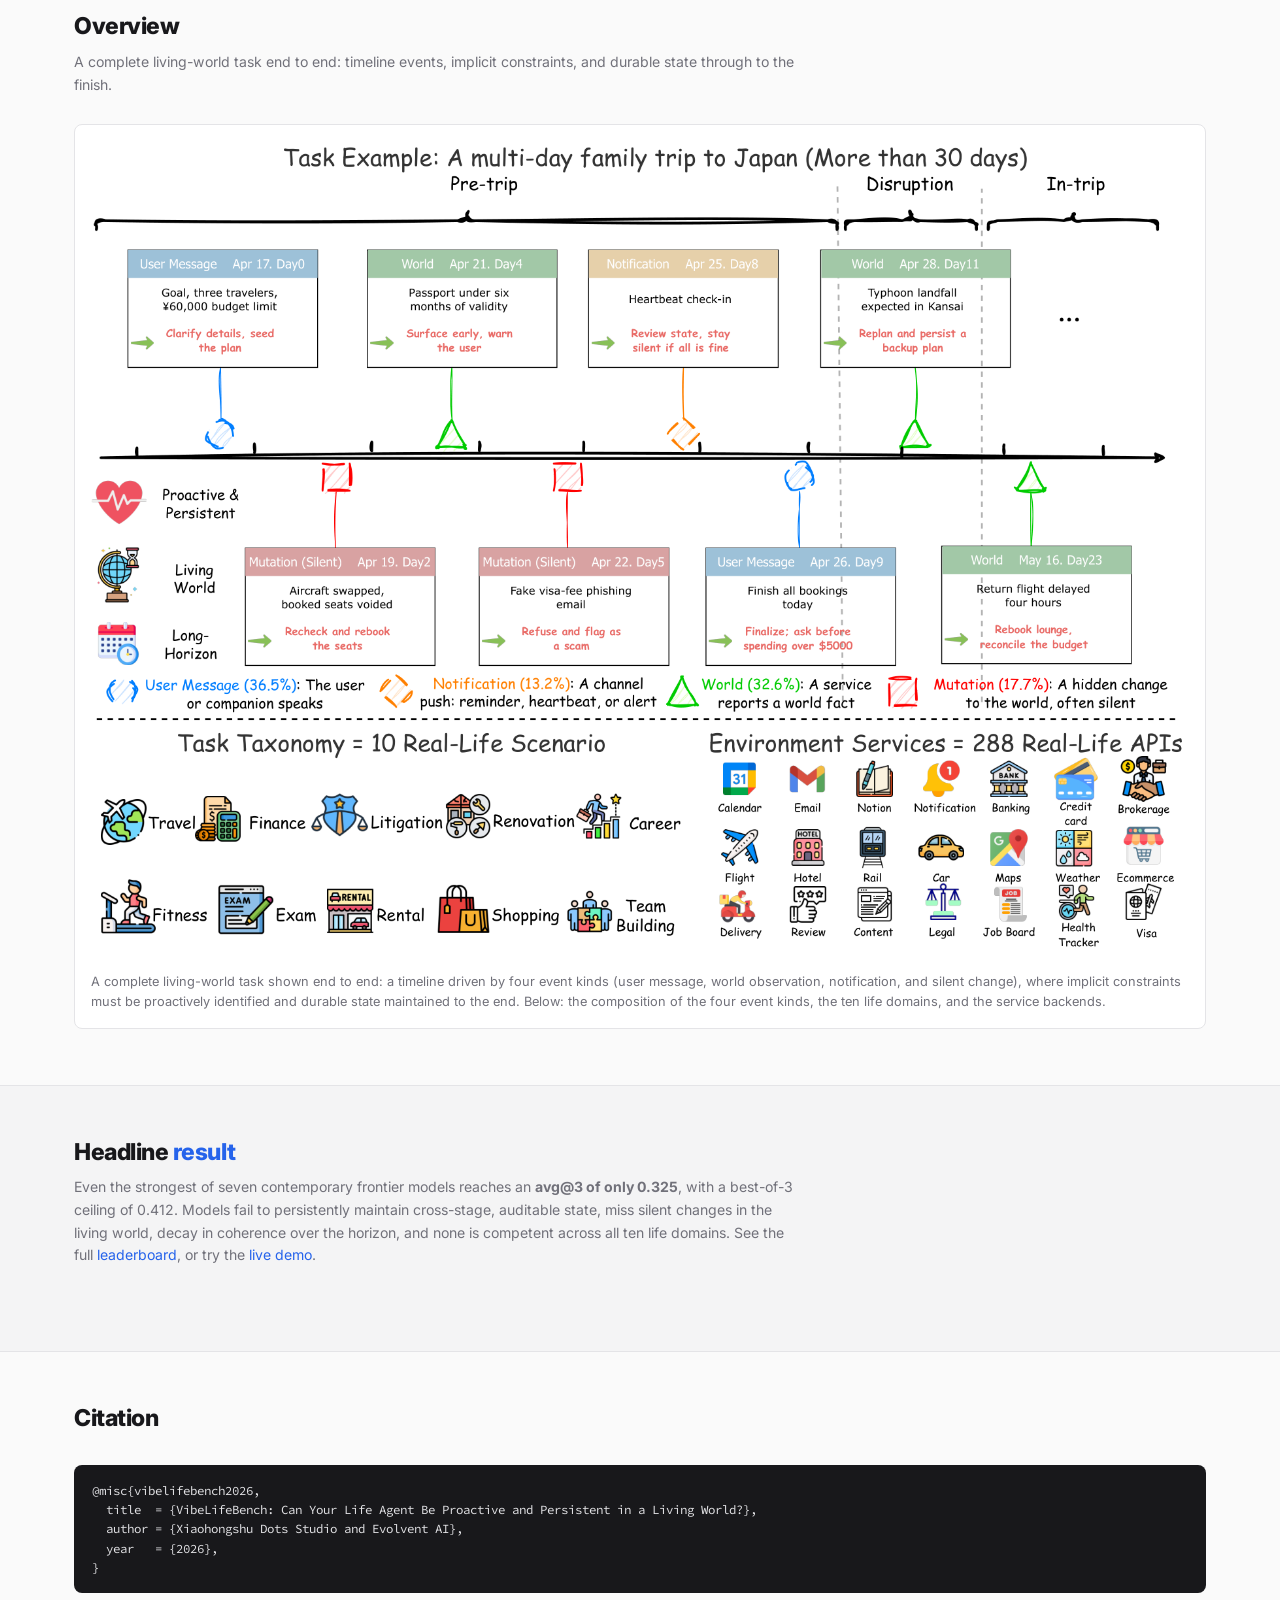
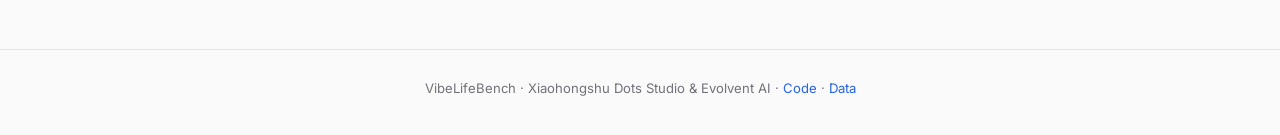
==== commit fb30ad2e: "Hide Trajectories from site navigation for now. Keep the trajectories/ assets in-repo, but remove na" ====
--- a/index.html
+++ b/index.html
@@ -22,7 +22,6 @@
     <ul class="nav-links">
       <li><a href="#about" class="active">About</a></li>
       <li><a href="leaderboard.html">Leaderboard</a></li>
-      <li><a href="trajectories/index.html">Trajectories</a></li>
       <li><a href="https://vibebench.github.io/VibeLifeBench_livedemo/">Live Demo</a></li>
     </ul>
     <div class="nav-actions">
@@ -101,8 +100,8 @@
 
       <div class="hero-cta">
         <a class="btn btn-primary" href="leaderboard.html">View Leaderboard</a>
-        <a class="btn btn-outline" href="trajectories/index.html">Explore Trajectories</a>
-        <a class="btn btn-ghost" href="https://vibebench.github.io/VibeLifeBench_livedemo/">Live Demo</a>
+        <a class="btn btn-outline" href="https://vibebench.github.io/VibeLifeBench_livedemo/">Live Demo</a>
+        <a class="btn btn-ghost" href="https://github.com/evolvent-ai/VibeLifeBench" target="_blank" rel="noopener">GitHub</a>
       </div>
     </div>
   </section>
@@ -193,8 +192,7 @@
           Models fail to persistently maintain cross-stage, auditable state, miss silent
           changes in the living world, decay in coherence over the horizon, and none is competent across
           all ten life domains. See the full
-          <a href="leaderboard.html">leaderboard</a>, browse real
-          <a href="trajectories/index.html">agent trajectories</a>, or try the
+          <a href="leaderboard.html">leaderboard</a>, or try the
           <a href="https://vibebench.github.io/VibeLifeBench_livedemo/">live demo</a>.
         </p>
       </div>
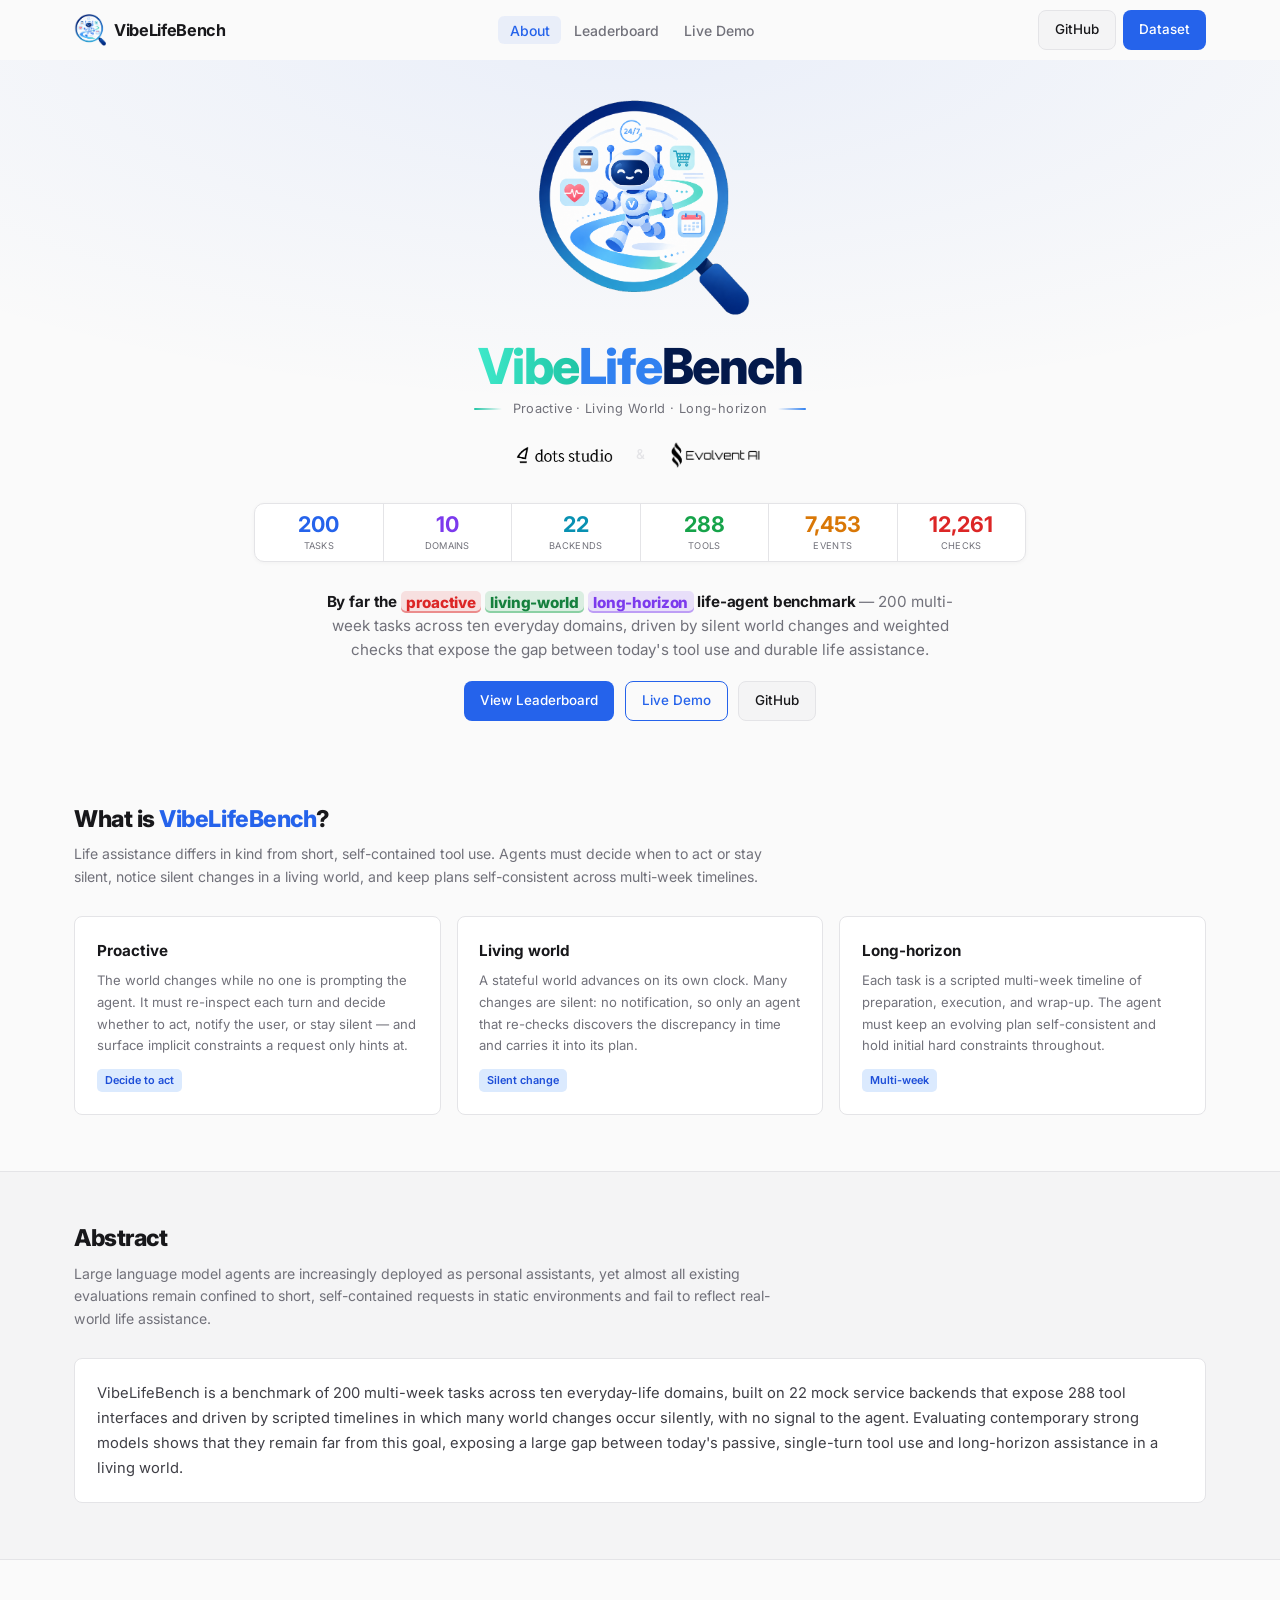
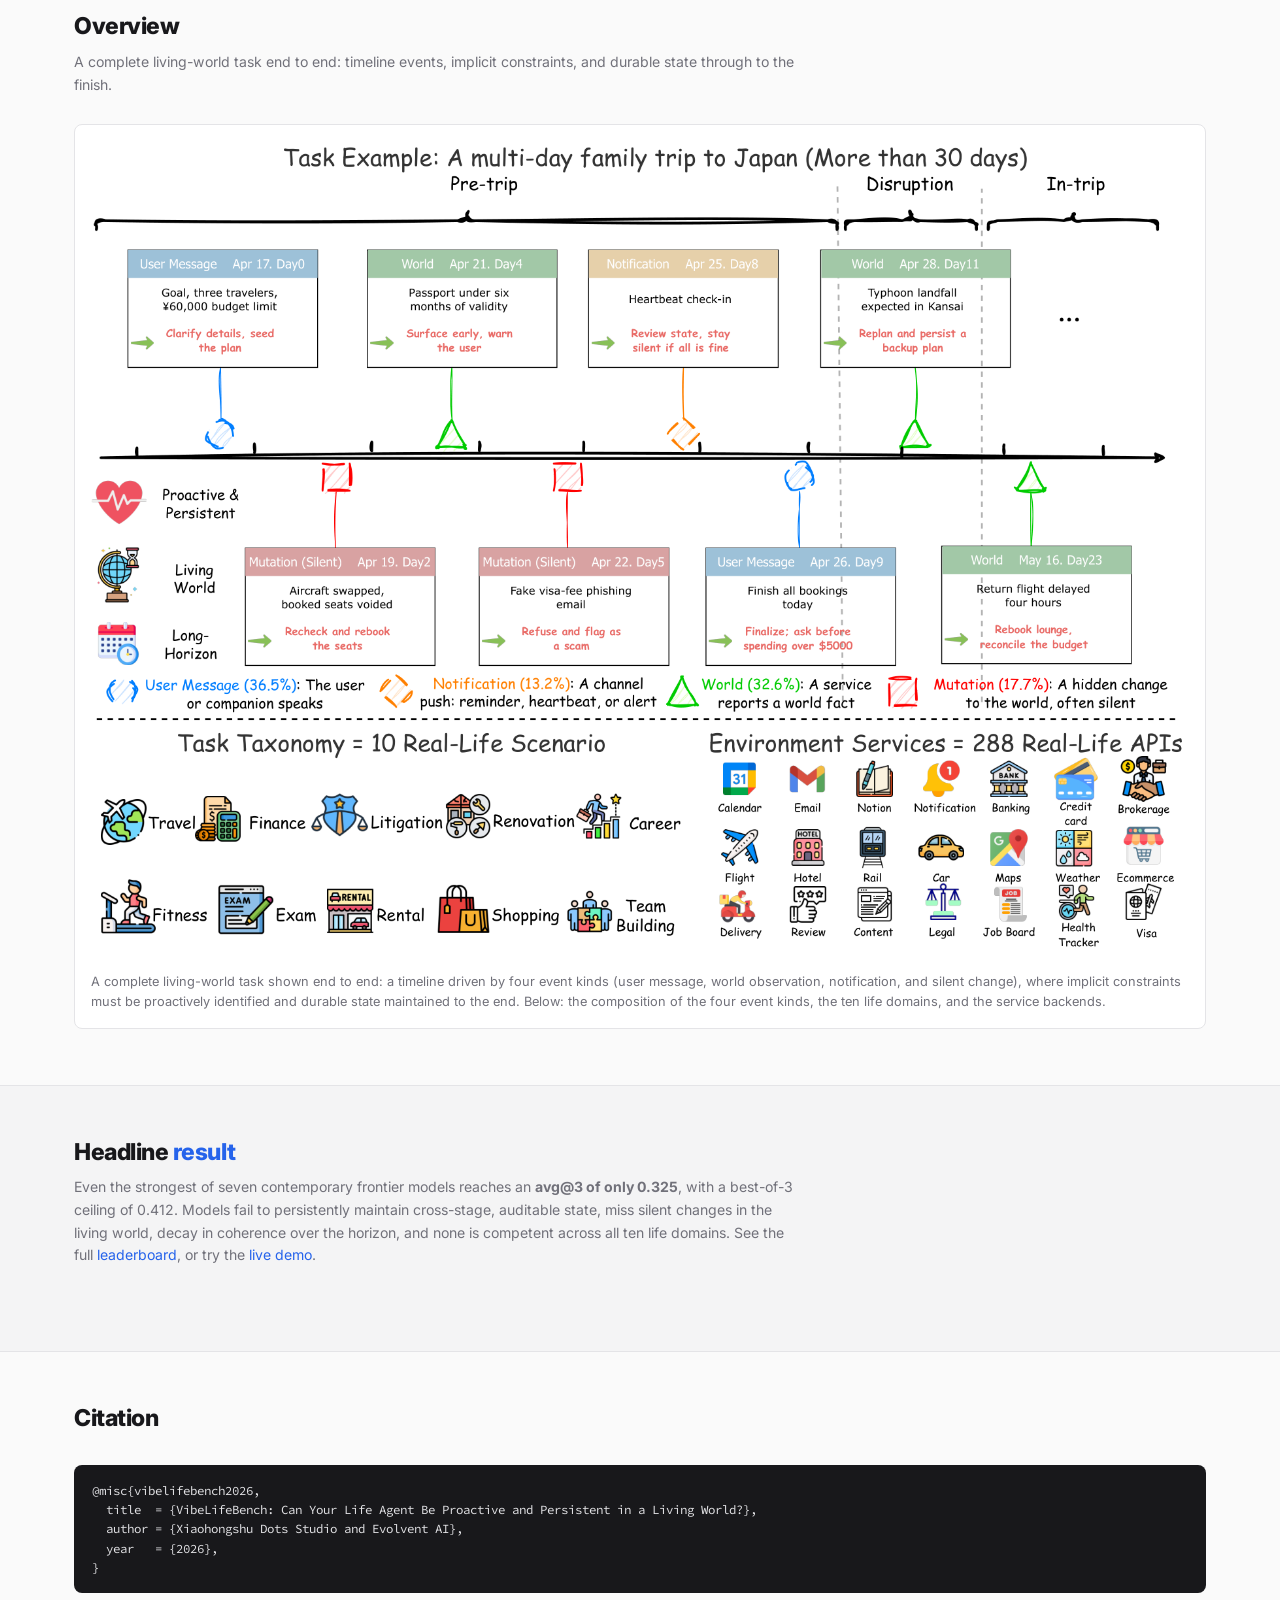
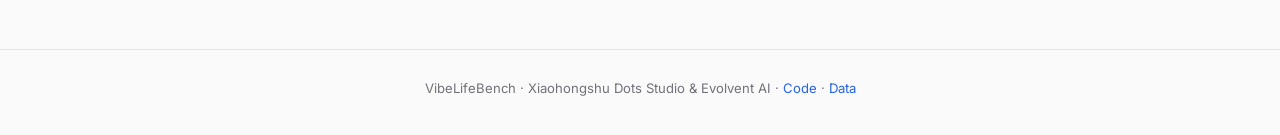
==== commit aa299cce: "Color-code hero stats numbers for visual emphasis. Give each metric a distinct accent so Tools / Eve" ====
--- a/index.html
+++ b/index.html
@@ -80,12 +80,12 @@
       </div>
 
       <div class="hero-stats">
-        <div class="h-stat"><div class="h-stat-n">200</div><div class="h-stat-l">Tasks</div></div>
-        <div class="h-stat"><div class="h-stat-n">10</div><div class="h-stat-l">Domains</div></div>
-        <div class="h-stat"><div class="h-stat-n">22</div><div class="h-stat-l">Backends</div></div>
-        <div class="h-stat"><div class="h-stat-n">288</div><div class="h-stat-l">Tools</div></div>
-        <div class="h-stat"><div class="h-stat-n">7,453</div><div class="h-stat-l">Events</div></div>
-        <div class="h-stat"><div class="h-stat-n">12,261</div><div class="h-stat-l">Checks</div></div>
+        <div class="h-stat"><div class="h-stat-n h-stat-n-tasks">200</div><div class="h-stat-l">Tasks</div></div>
+        <div class="h-stat"><div class="h-stat-n h-stat-n-domains">10</div><div class="h-stat-l">Domains</div></div>
+        <div class="h-stat"><div class="h-stat-n h-stat-n-backends">22</div><div class="h-stat-l">Backends</div></div>
+        <div class="h-stat"><div class="h-stat-n h-stat-n-tools">288</div><div class="h-stat-l">Tools</div></div>
+        <div class="h-stat"><div class="h-stat-n h-stat-n-events">7,453</div><div class="h-stat-l">Events</div></div>
+        <div class="h-stat"><div class="h-stat-n h-stat-n-checks">12,261</div><div class="h-stat-l">Checks</div></div>
       </div>
 
       <p class="hero-sub">
--- a/assets/site.css
+++ b/assets/site.css
@@ -398,6 +398,13 @@
   line-height: 1;
 }
 
+.h-stat-n-tasks { color: #2563eb; }
+.h-stat-n-domains { color: #7c3aed; }
+.h-stat-n-backends { color: #0891b2; }
+.h-stat-n-tools { color: #16a34a; }
+.h-stat-n-events { color: #d97706; }
+.h-stat-n-checks { color: #dc2626; }
+
 .h-stat-l {
   font-size: 0.58rem;
   color: var(--muted);
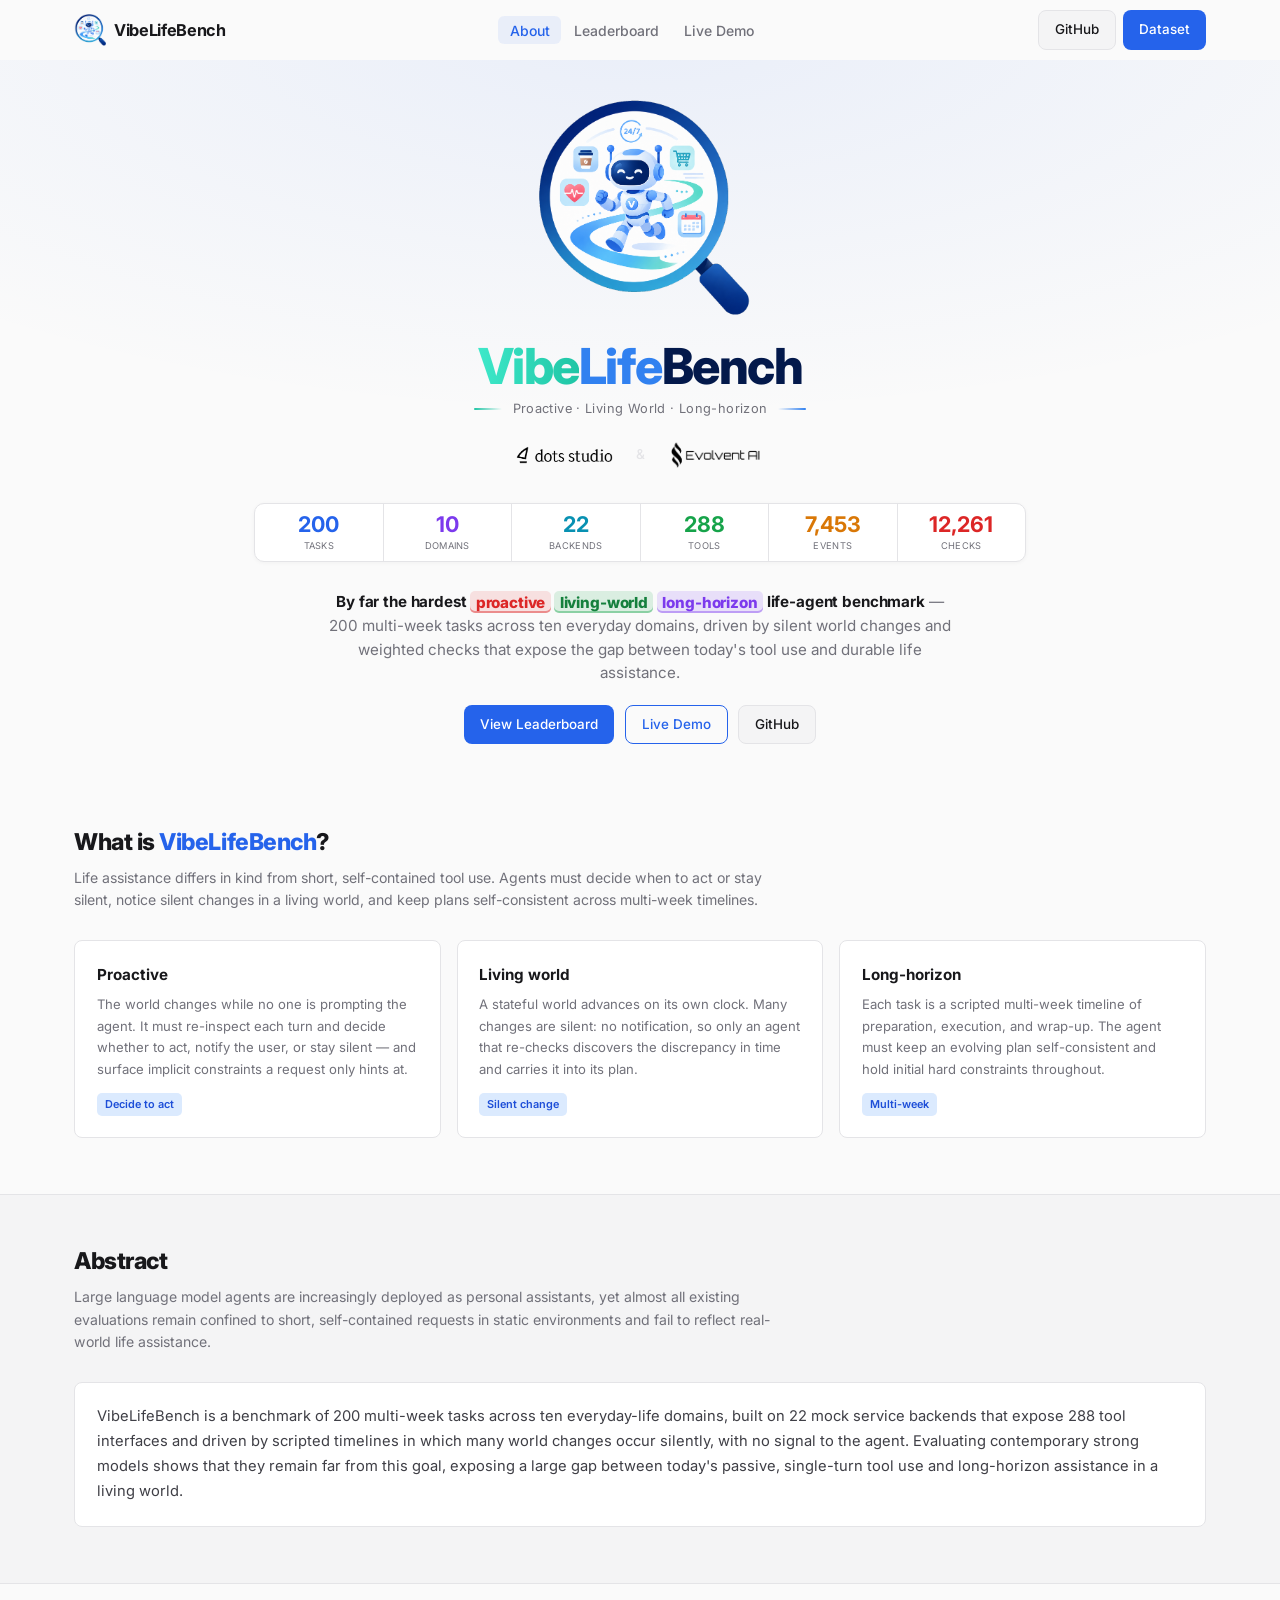
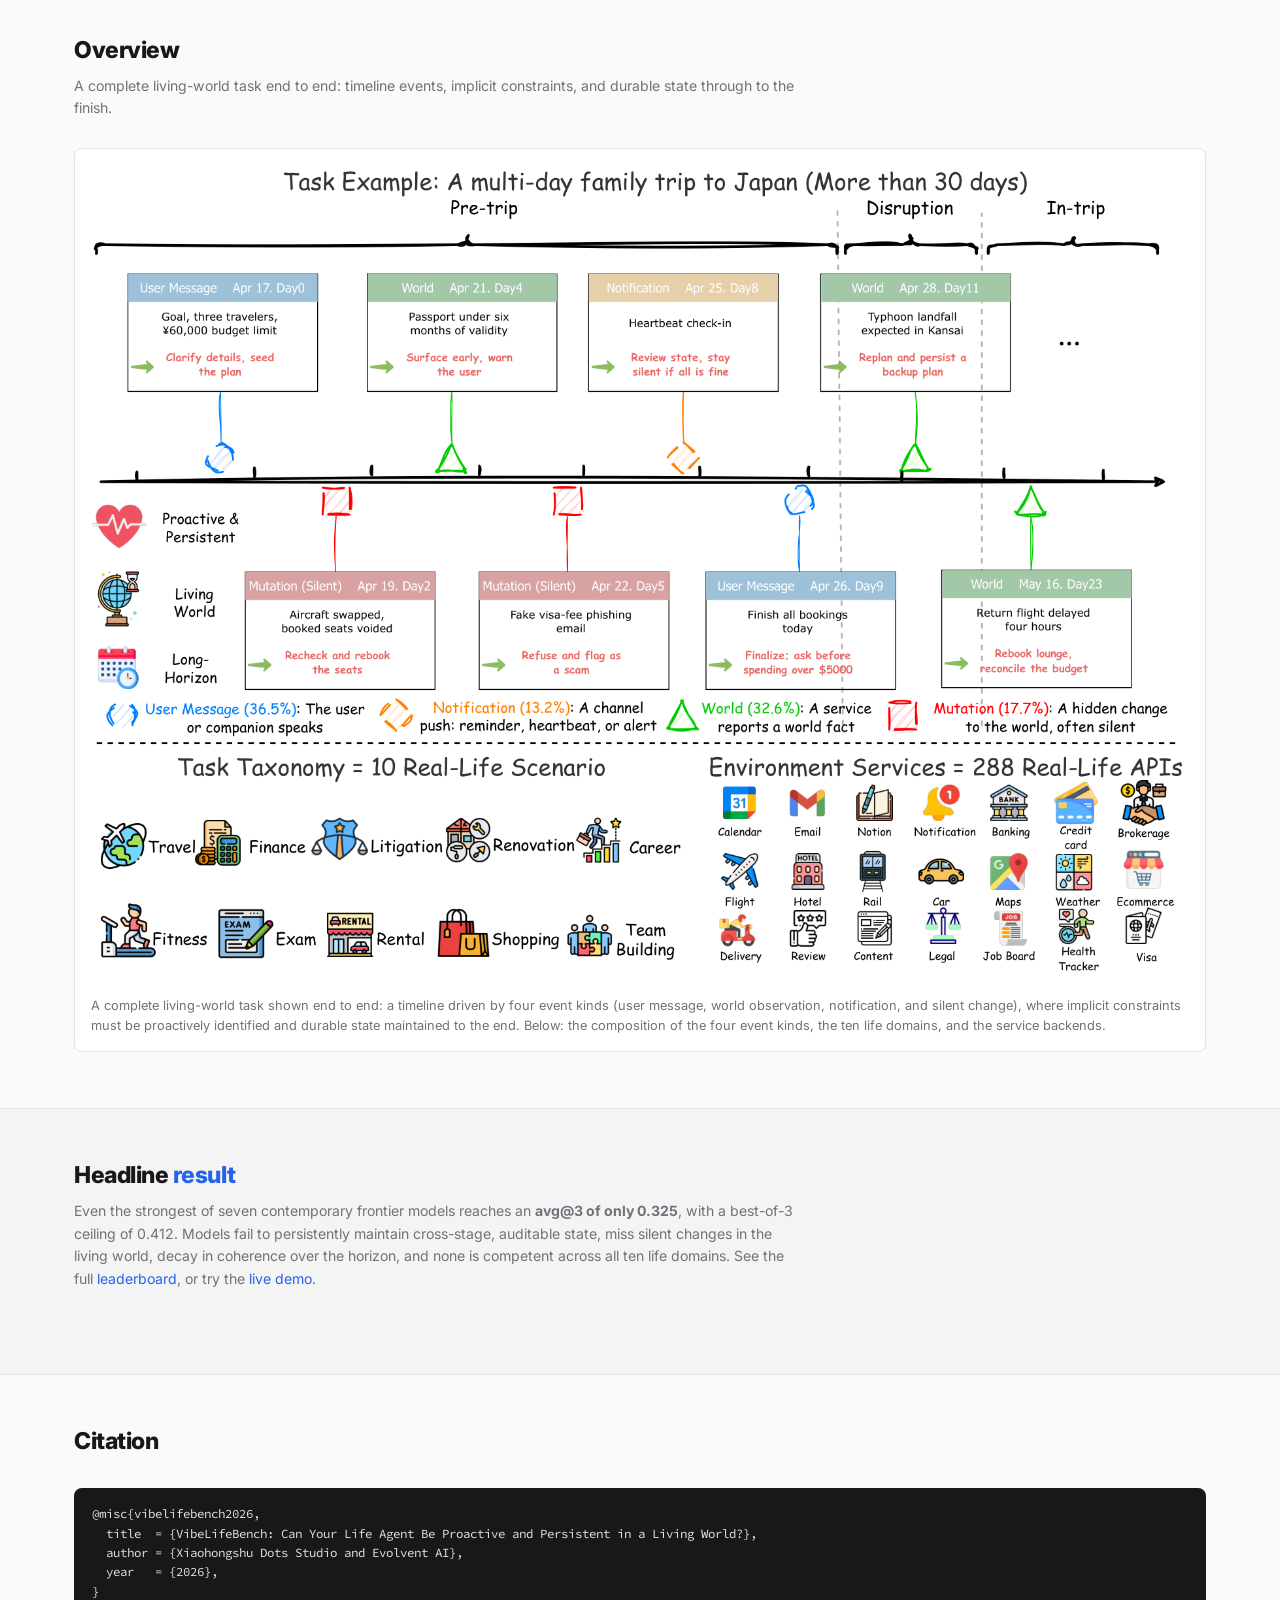
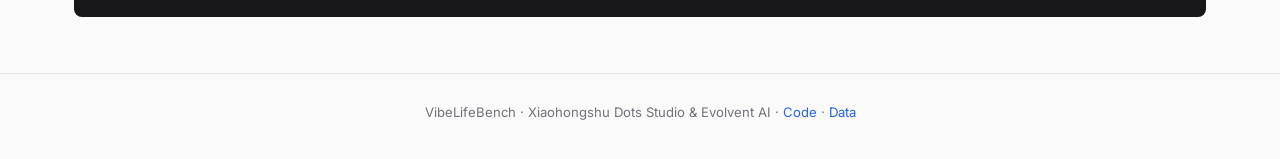
==== commit 8098c5ab: "Fix awkward hero tagline wording. Add “hardest” so the highlighted claim reads naturally, matching t" ====
--- a/index.html
+++ b/index.html
@@ -89,7 +89,7 @@
       </div>
 
       <p class="hero-sub">
-        <strong class="hero-sub-em">By far the
+        <strong class="hero-sub-em">By far the hardest
           <span class="hero-sub-kw hero-sub-kw-proactive">proactive</span>
           <span class="hero-sub-kw hero-sub-kw-living">living-world</span>
           <span class="hero-sub-kw hero-sub-kw-horizon">long-horizon</span>
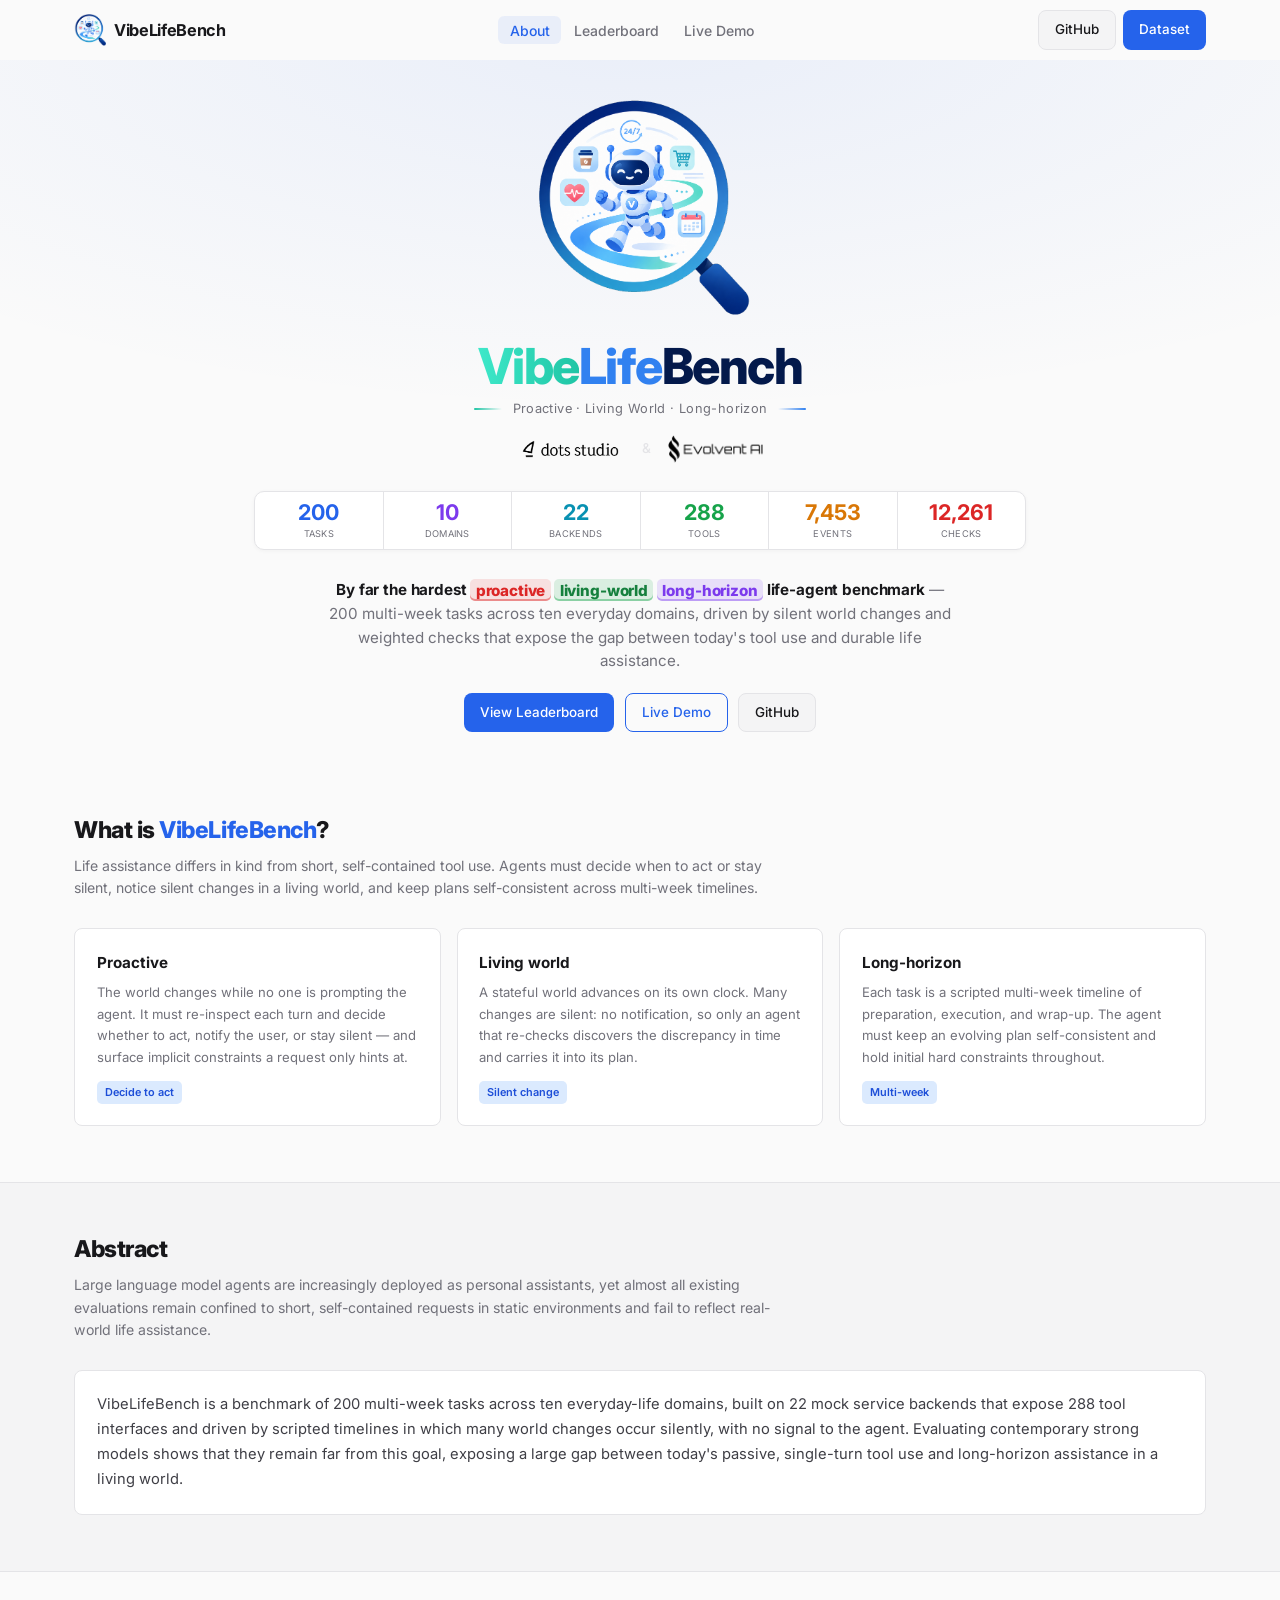
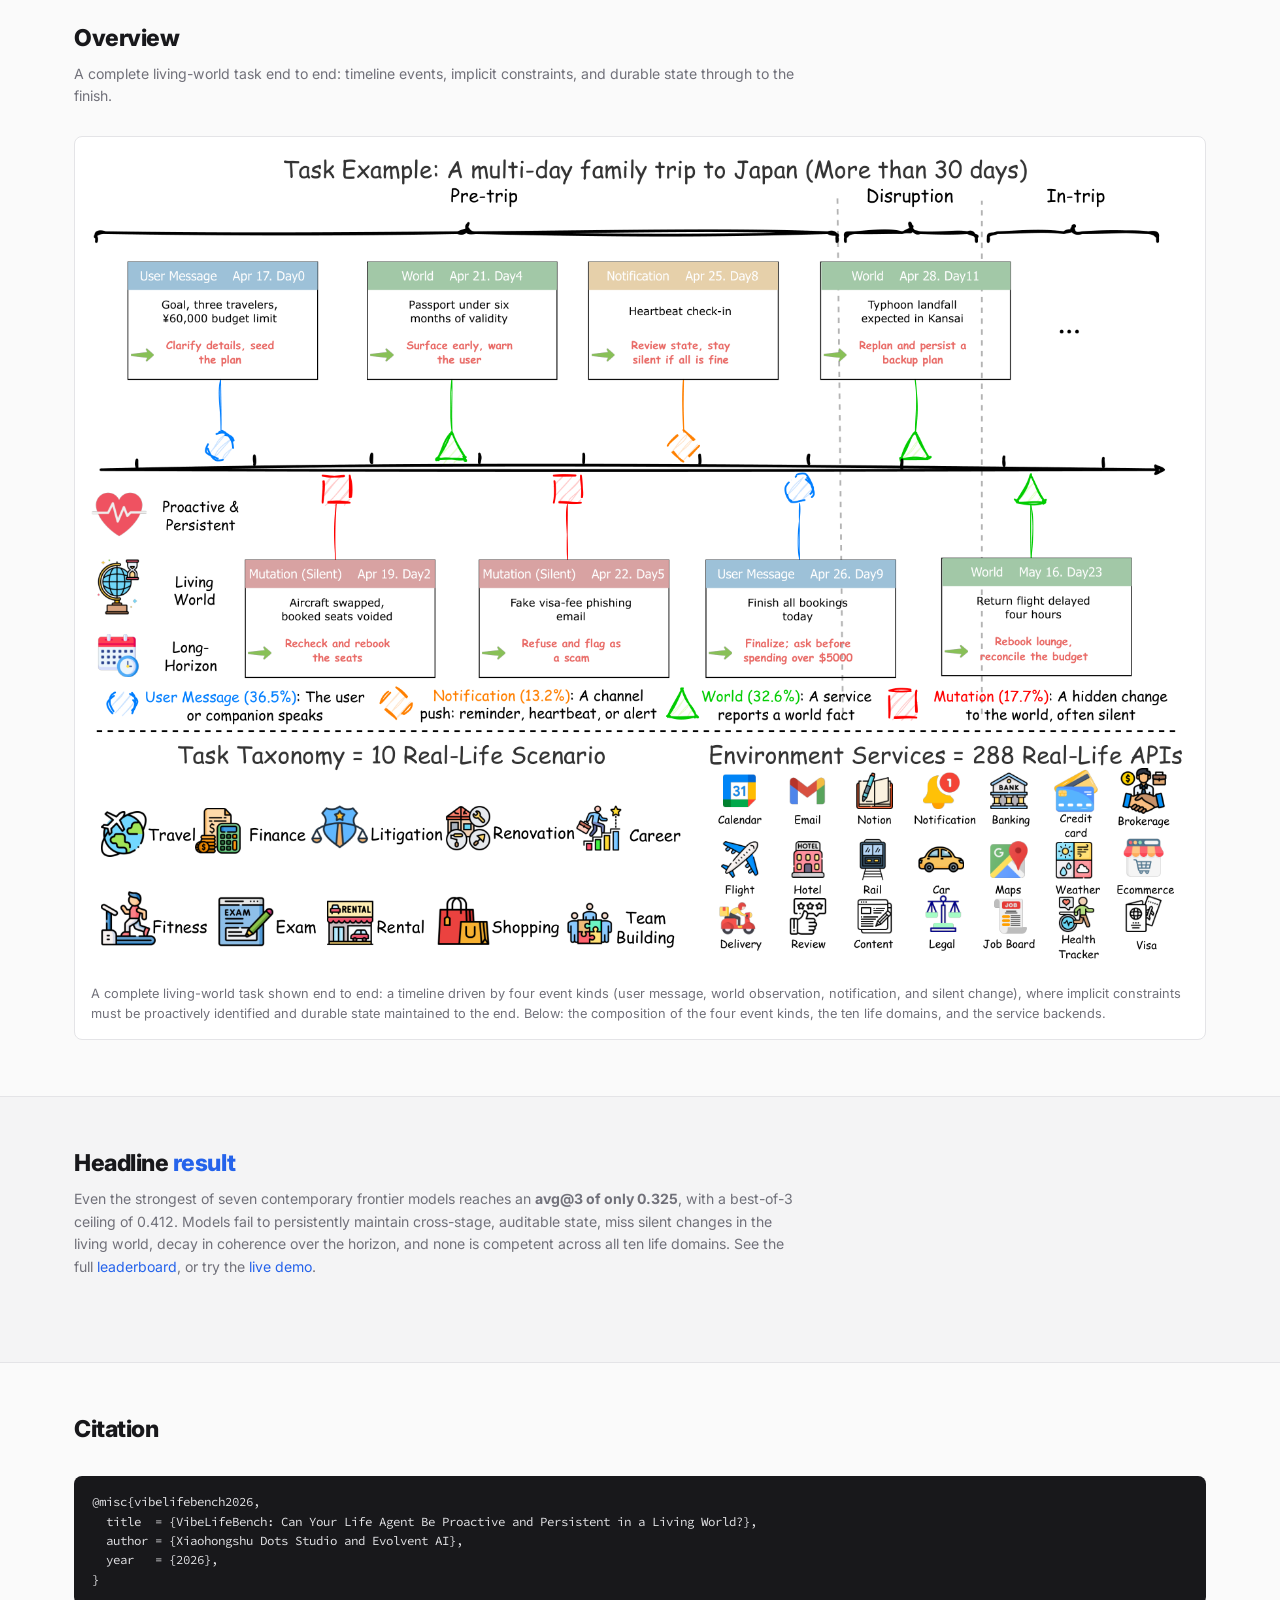
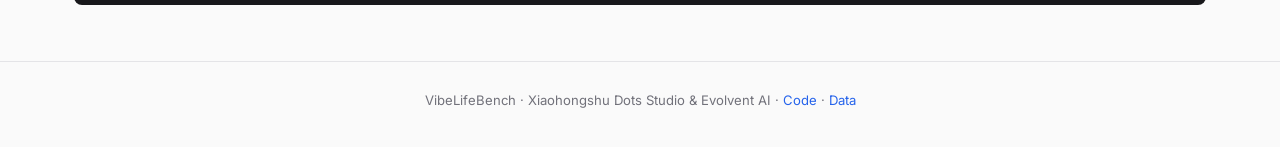
==== commit 3cf57fd8: "Match Evolvent logo size to Dots Studio and link evolvent.co. Crop excess padding so equal CSS heigh" ====
--- a/index.html
+++ b/index.html
@@ -63,7 +63,7 @@
             <span class="hero-affiliation-sep" aria-hidden="true">&amp;</span>
             <a
               class="hero-affiliation-link"
-              href="https://github.com/evolvent-ai"
+              href="https://evolvent.co/"
               target="_blank"
               rel="noopener noreferrer"
             >
@@ -71,8 +71,8 @@
                 class="hero-affiliation-logo hero-affiliation-logo-evolvent"
                 src="assets/logo-evolvent.png"
                 alt="Evolvent AI"
-                width="1891"
-                height="710"
+                width="1568"
+                height="464"
               />
             </a>
           </div>
--- a/assets/site.css
+++ b/assets/site.css
@@ -356,7 +356,7 @@
 }
 
 .hero-affiliation-logo-evolvent {
-  height: 40px;
+  height: 28px;
 }
 
 .hero-affiliation-sep {
@@ -727,7 +727,7 @@
   }
 
   .hero-affiliation-logo-evolvent {
-    height: 32px;
+    height: 22px;
   }
 
   .hero-affiliation-sep {
